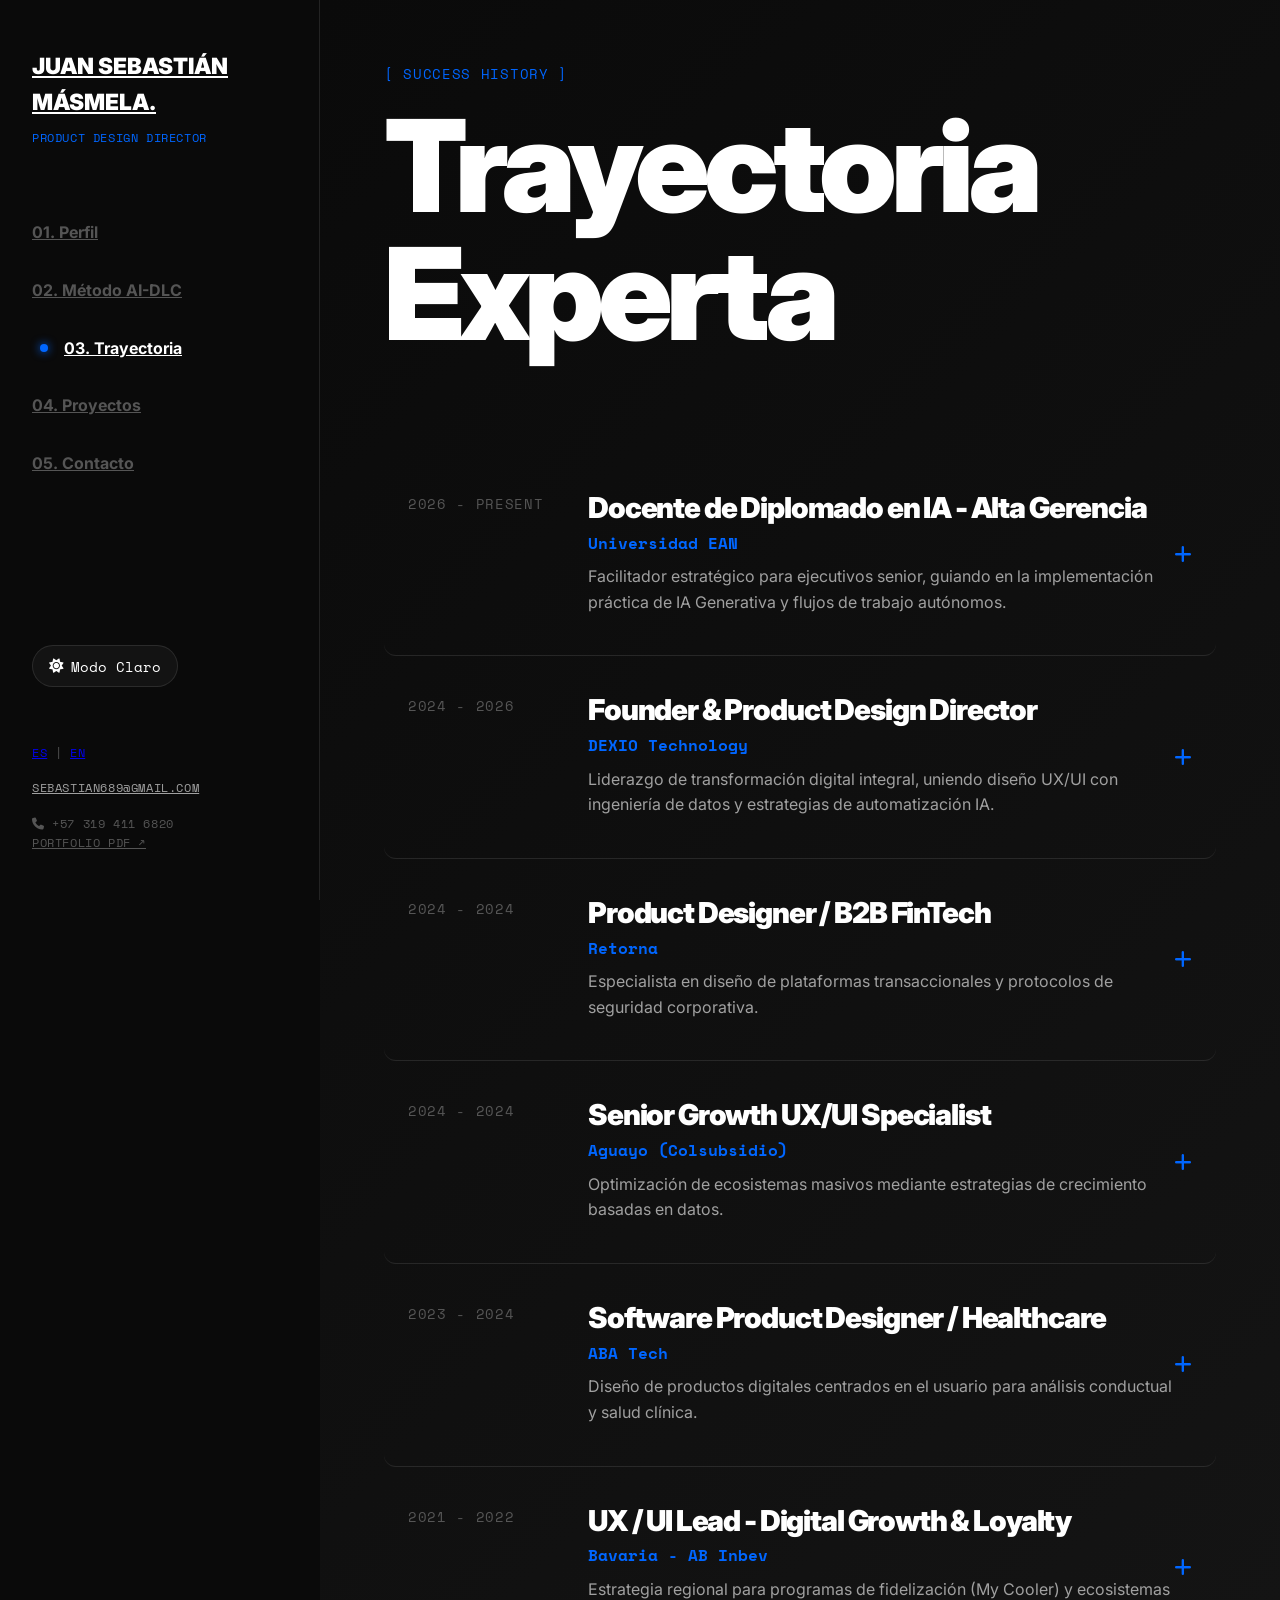
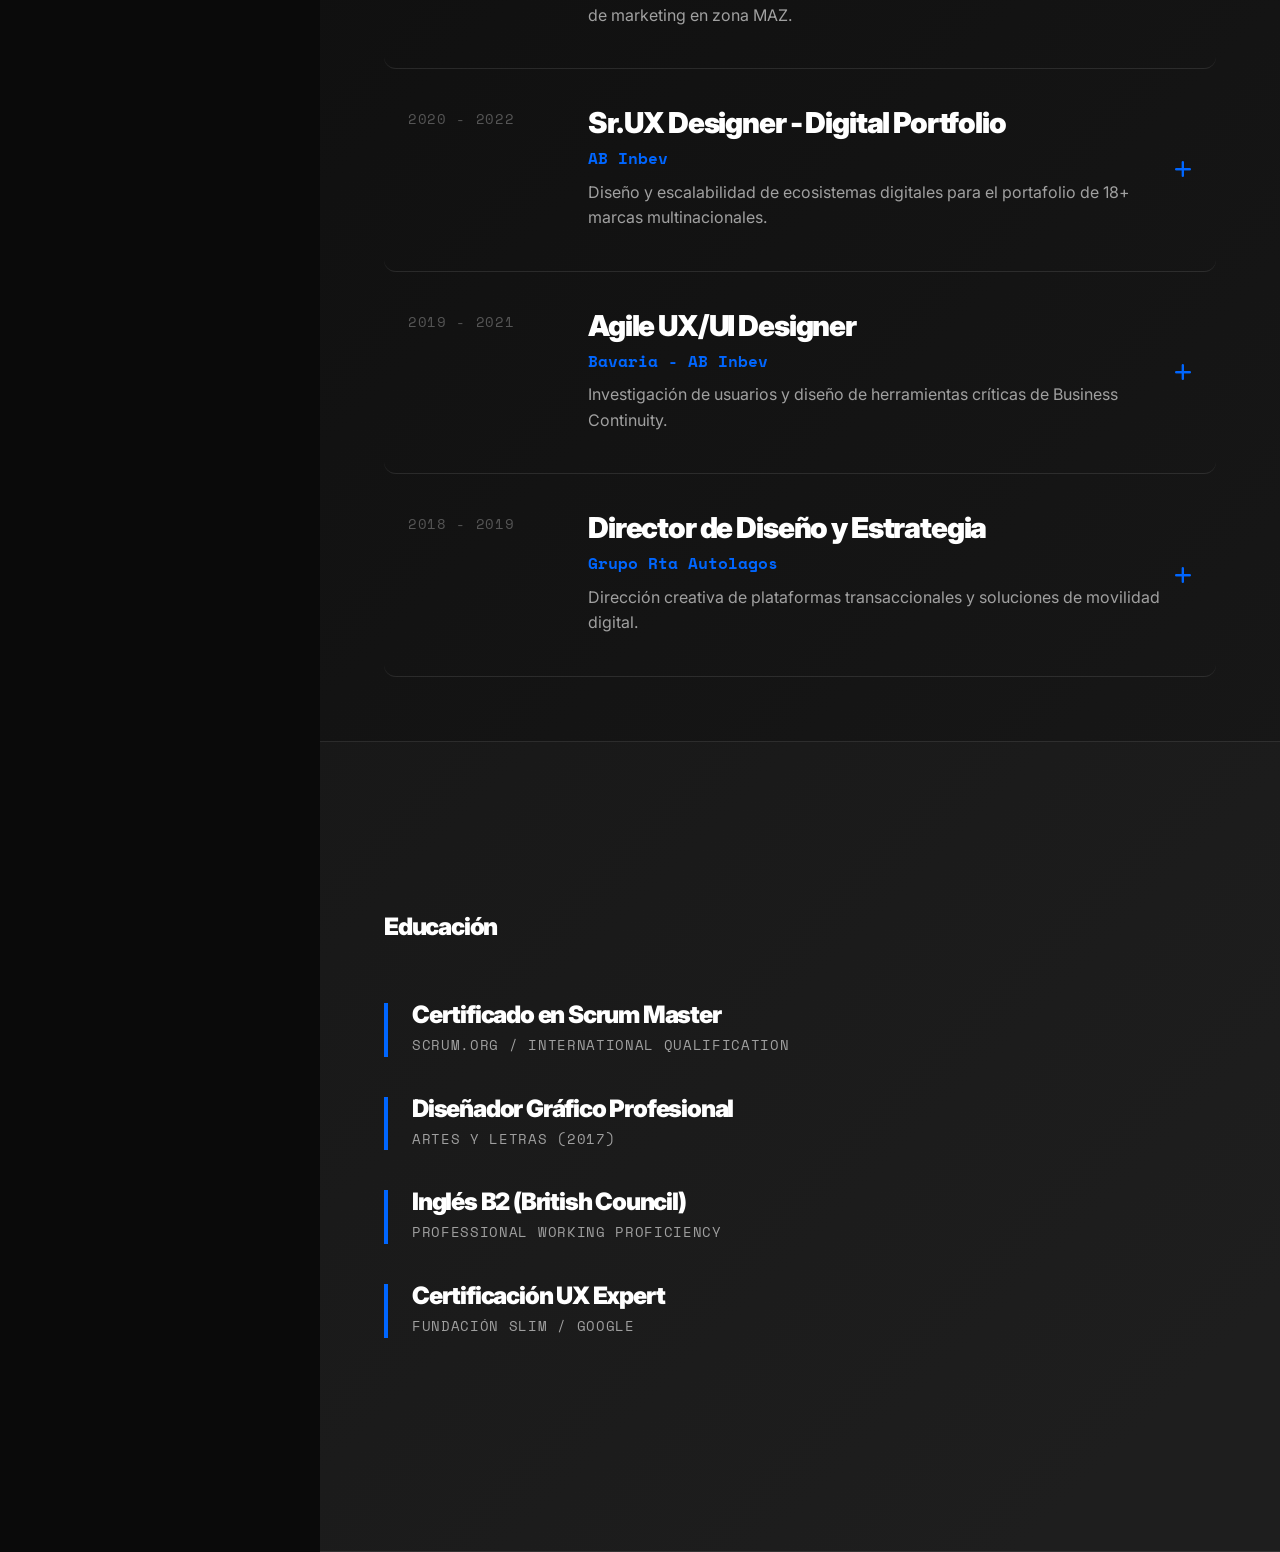
==== experience.html @ 52cca5a5 "feat: expert portfolio polish, technical expansion, and profile picture" ====
<!DOCTYPE html>
<html lang="es">
<head>
    <meta charset="UTF-8">
    <meta name="viewport" content="width=device-width, initial-scale=1.0">
    <title>Trayectoria | Juan Sebastián Másmela</title>
    <link href="https://fonts.googleapis.com/css2?family=Inter:wght@400;700;900&family=Space+Mono:wght@400;700&display=swap" rel="stylesheet">
    <link rel="stylesheet" href="https://cdnjs.cloudflare.com/ajax/libs/font-awesome/6.4.0/css/all.min.css">
    <link rel="stylesheet" href="style.css">
</head>
<body>

<div id="modal-overlay" class="modal-overlay" onclick="app.closeModal(event)">
    <div class="modal-content" id="modal-content"></div>
</div>

<div class="mobile-bar">
    <a href="index.html" style="font-size:1.2rem; font-weight:900; color:var(--ink);">MÁSMELA.</a>
    <div class="hamburger" onclick="app.toggleMenu()" style="color:var(--ink);"><i class="fas fa-bars" id="menu-icon"></i></div>
</div>

<div class="layout">
    <aside class="sidebar" id="main-sidebar">
        <div>
            <div class="sidebar-logo-area">
                <a href="index.html" style="font-size:1.4rem; font-weight:900; color:var(--ink); display:block;">JUAN SEBASTIÁN<br>MÁSMELA.</a>
                <span class="mono" style="color:var(--highlight); margin-top:0.5rem; display:block; font-size:0.75rem;">Product Design Director</span>
            </div>
            <nav class="nav-menu" aria-label="Navegación principal">
                <a href="index.html" class="nav-link" data-key="nav_profile">01. Perfil</a>
                <a href="methodology.html" class="nav-link" data-key="nav_method">02. Método AI-DLC</a>
                <a href="experience.html" class="nav-link active" data-key="nav_exp">03. Trayectoria</a>
                <a href="projects.html" class="nav-link" data-key="nav_work">04. Proyectos</a>
                <a href="index.html#contact" class="nav-link" data-key="nav_contact">05. Contacto</a>
            </nav>
        </div>

        <div>
            <button id="theme-toggle-btn" class="theme-toggle" onclick="app.toggleTheme()" aria-label="Cambiar tema">
                <i class="fas fa-sun"></i> <span>Modo Claro</span>
            </button>
            <div class="mono" style="font-size:0.75rem; margin-top:2rem;">
                <div style="margin-bottom: 1rem; border-top: 1px solid var(--border); padding-top: 1.5rem;">
                    <a href="javascript:void(0)" onclick="app.setLang('es')" id="btn-es" class="lang-btn font-bold">ES</a> 
                    <span style="color:var(--ink-muted)">|</span> 
                    <a href="javascript:void(0)" onclick="app.setLang('en')" id="btn-en" class="lang-btn">EN</a>
                </div>
                <a href="mailto:sebastian689@gmail.com" style="text-decoration:underline; color:var(--ink-light);">sebastian689@gmail.com</a>
                <div style="margin-top: 1rem; font-size: 0.75rem; color: var(--ink-muted);">
                    <i class="fas fa-phone"></i> +57 319 411 6820<br>
                    <a href="https://drive.google.com/file/d/1Q8ClWUE0khV4QvuISBX8_byuvyQdqs0I/view" target="_blank" style="text-decoration:underline; color:var(--ink-muted);">Portfolio PDF ↗</a>
                </div>
            </div>
        </div>
    </aside>

    <main>
        <section id="experience">
            <span class="mono" style="color:var(--highlight)">[ SUCCESS HISTORY ]</span>
            <h1 class="txt-huge" style="margin-top:1rem;" data-key="title_exp">Trayectoria</h1>
            <div id="exp-list" style="margin-top: 4rem;"></div>
        </section>

        <section id="education" style="background:rgba(255,255,255,0.02);">
            <h2 data-key="title_edu" style="margin-bottom:4rem;">Educación</h2>
            <div id="edu-list"></div>
        </section>
    </main>
</div>

<script src="app.js"></script>
</body>
</html>
---- style.css ----
:root {
    /* DEFAULT (DARK MODE) */
    --bg: #0A0A0A;
    --card-bg: rgba(255, 255, 255, 0.04);
    --ink: #FFFFFF;
    --ink-light: #A0A0A0;
    --ink-muted: #555555;
    --border: 1px solid rgba(255, 255, 255, 0.1);
    --highlight: #0066FF;
    --gradient: linear-gradient(135deg, #0A0A0A 0%, #1A1A1A 100%);
    --shadow: 0 10px 30px rgba(0,0,0,0.5);
    --pad: 4rem;
    --header-height-mobile: 70px;
}

/* LIGHT MODE OVERRIDES */
[data-theme="light"] {
    --bg: #FAFAFA;
    --card-bg: rgba(0, 0, 0, 0.03);
    --ink: #050505;
    --ink-light: #444444;
    --ink-muted: #999999;
    --border: 1px solid rgba(0, 0, 0, 0.08);
    --highlight: #0044BB;
    --gradient: linear-gradient(135deg, #FAFAFA 0%, #F0F0F0 100%);
    --shadow: 0 10px 30px rgba(0,0,0,0.05);
}

* { margin: 0; padding: 0; box-sizing: border-box; }
html { scroll-behavior: smooth; font-size: 16px; background: var(--bg); }
body { 
    background: var(--bg); 
    color: var(--ink); 
    font-family: 'Inter', system-ui, -apple-system, sans-serif; 
    line-height: 1.6;
    overflow-x: hidden;
    -webkit-font-smoothing: antialiased;
    transition: background 0.4s ease, color 0.4s ease;
}

h1, h2, h3, h4 { font-weight: 900; letter-spacing: -0.05em; line-height: 1.0; }
.mono { font-family: 'Space Mono', monospace; font-size: 0.85rem; letter-spacing: 0.05em; text-transform: uppercase; }

/* Accessibility Focus States */
:focus-visible { outline: 3px solid var(--highlight); outline-offset: 4px; }

.glass {
    background: var(--card-bg);
    backdrop-filter: blur(12px);
    -webkit-backdrop-filter: blur(12px);
    border: var(--border);
    border-radius: 12px;
    transition: 0.3s cubic-bezier(0.16, 1, 0.3, 1);
}

.layout { display: grid; grid-template-columns: 320px 1fr; min-height: 100vh; }

/* Sidebar */
.sidebar {
    position: sticky; top: 0; height: 100vh;
    border-right: var(--border);
    padding: 3rem 2rem;
    display: flex; flex-direction: column; justify-content: space-between;
    background: var(--bg);
    z-index: 1000;
}
.nav-menu { margin-top: 4rem; display: flex; flex-direction: column; gap: 0.8rem; }
.nav-link { 
    font-size: 1rem; font-weight: 700; color: var(--ink-muted); 
    padding: 0.6rem 0; display: flex; align-items: center; gap: 1rem;
    cursor: pointer;
}
.nav-link:hover, .nav-link.active { color: var(--ink); transform: translateX(8px); }
.nav-link.active::before { content: ""; width: 8px; height: 8px; background: var(--highlight); border-radius: 50%; box-shadow: 0 0 10px var(--highlight); }

/* Theme Toggle Button */
.theme-toggle {
    background: var(--card-bg);
    border: var(--border);
    color: var(--ink);
    padding: 0.6rem 1rem;
    border-radius: 50px;
    cursor: pointer;
    font-size: 0.9rem;
    font-family: 'Space Mono';
    margin-top: 2rem;
    display: flex;
    align-items: center;
    gap: 0.5rem;
    transition: 0.3s;
}
.theme-toggle:hover { background: var(--highlight); color: white; border-color: var(--highlight); }

/* Main Content */
main { background: var(--gradient); }
section { padding: var(--pad); border-bottom: var(--border); min-height: 90vh; display: flex; flex-direction: column; justify-content: center; }

.txt-huge { font-size: clamp(3rem, 10vw, 8rem); margin-bottom: 2rem; }
.txt-lead { font-size: clamp(1.1rem, 2vw, 1.3rem); font-weight: 400; color: var(--ink-light); max-width: 45ch; margin-bottom: 2.5rem; }

/* Hero Layout */
.hero-container { display: flex; align-items: center; justify-content: space-between; gap: 4rem; width: 100%; }
.hero-content { flex: 1.2; }
.hero-visual { flex: 0.8; display: flex; justify-content: flex-end; }
.pic-wrapper { position: relative; width: 320px; height: 320px; }
.profile-pic { width: 100%; height: 100%; object-fit: cover; border-radius: 30px; border: var(--border); box-shadow: var(--shadow); position: relative; z-index: 2; }
.pic-ring { position: absolute; top: -15px; right: -15px; width: 100%; height: 100%; border: 2px solid var(--highlight); border-radius: 30px; z-index: 1; }

/* Persona Controls */
.persona-control { display: flex; gap: 0.5rem; margin-bottom: 2rem; background: var(--card-bg); padding: 5px; border-radius: 50px; width: fit-content; border: var(--border); }
.p-btn { 
    border: none; background: transparent; color: var(--ink-muted); 
    padding: 0.8rem 1.8rem; border-radius: 50px; cursor: pointer; 
    font-weight: 700; font-family: 'Space Mono'; transition: 0.3s;
}
.p-btn.active { background: var(--highlight); color: white; box-shadow: 0 10px 20px rgba(0,0,100,0.2); }

/* Experience Rows */
.job-row {
    display: grid; grid-template-columns: 180px 1fr auto;
    padding: 2.5rem 1.5rem; border-bottom: var(--border);
    cursor: pointer; transition: 0.4s cubic-bezier(0.16, 1, 0.3, 1);
    position: relative;
    border-radius: 12px;
}
.job-row:hover { background: var(--card-bg); transform: scale(1.02); z-index: 2; box-shadow: var(--shadow); }
.job-row h3 { font-size: 1.8rem; margin-bottom: 0.5rem; letter-spacing: -0.04em; }
.arrow-icon { color: var(--highlight); font-size: 1.2rem; align-self: center; transition: 0.3s; }
.job-row:hover .arrow-icon { transform: rotate(45deg); scale: 1.2; }

/* Modal */
.modal-overlay {
    position: fixed; top: 0; left: 0; width: 100%; height: 100%;
    background: rgba(0,0,0,0.85); backdrop-filter: blur(20px);
    z-index: 2000; opacity: 0; pointer-events: none; transition: 0.4s cubic-bezier(0.16, 1, 0.3, 1);
    display: flex; justify-content: center; align-items: center;
}
.modal-overlay.open { opacity: 1; pointer-events: all; }
.modal-content {
    background: var(--bg); border: var(--border); color: var(--ink);
    padding: 4rem; max-width: 850px; width: 92%;
    max-height: 85vh; overflow-y: auto; border-radius: 24px;
    box-shadow: 0 40px 100px rgba(0,0,0,0.6);
    transform: perspective(1000px) rotateX(10deg) translateY(50px);
    transition: 0.5s cubic-bezier(0.16, 1, 0.3, 1);
}
.modal-overlay.open .modal-content { transform: perspective(1000px) rotateX(0) translateY(0); }
.close-modal {
    position: absolute; top: 2rem; right: 2rem;
    font-size: 2rem; cursor: pointer; opacity: 0.5; transition: 0.3s;
}
.close-modal:hover { opacity: 1; color: var(--highlight); }

/* Projects */
.grid-projects { display: grid; grid-template-columns: repeat(auto-fit, minmax(380px, 1fr)); gap: 3rem; }
.project-card { 
    position: relative; overflow: hidden; border-radius: 20px; background: #000; 
    height: 480px; display: block; border: var(--border); box-shadow: var(--shadow);
    transition: 0.4s cubic-bezier(0.16, 1, 0.3, 1);
}
.p-img { width: 100%; height: 100%; opacity: 0.65; transition: 0.8s; }
.p-img img { width: 100%; height: 100%; object-fit: cover; }
.p-info { position: absolute; bottom: 0; left: 0; padding: 3rem; width: 100%; background: linear-gradient(to top, rgba(0,0,0,0.95), transparent); z-index: 10; }
.p-info h3 { font-size: 1.8rem; margin-bottom: 0.5rem; color: white; }
.p-info span { color: rgba(255,255,255,0.6); }

.project-card:hover { transform: translateY(-10px); }
.project-card:hover .p-img { opacity: 1; transform: scale(1.08); }
.project-card:hover .p-info h3 { color: var(--highlight); }

/* Stack */
.stack-grid { display: grid; grid-template-columns: repeat(auto-fit, minmax(220px, 1fr)); gap: 1.5rem; }
.stack-item { padding: 2rem; text-align: center; font-weight: 800; border: var(--border); border-radius: 12px; }
.stack-item i { font-size: 2.5rem; display: block; margin-bottom: 1.2rem; color: var(--highlight); }

/* AI-DLC Diagram Masterpiece */
.dlc-card { padding: 4rem; border: var(--border); border-radius: 24px; position: relative; overflow: hidden; }
.dlc-card::after { content: ""; position: absolute; top: -50%; left: -50%; width: 200%; height: 200%; background: radial-gradient(circle, var(--highlight) 0%, transparent 70%); opacity: 0.03; pointer-events: none; }

/* Buttons */
.btn-brutalist {
    padding: 1.4rem 3rem; font-weight: 900; text-transform: uppercase;
    background: var(--ink); color: var(--bg); border: none; border-radius: 8px; 
    cursor: pointer; transition: 0.3s; letter-spacing: 2px; display: inline-block;
    box-shadow: 0 10px 40px rgba(0,0,0,0.1);
}
.btn-brutalist:hover { background: var(--highlight); color: white; transform: translateY(-5px); box-shadow: 0 20px 40px rgba(0,102,255,0.4); }

/* Mobile Bar */
.mobile-bar { display: none; position: fixed; top: 0; background: var(--bg); width: 100%; height: 70px; z-index: 1500; align-items: center; justify-content: space-between; padding: 0 1.5rem; border-bottom: var(--border); }

/* Process Grid */
.process-grid {
    display: grid;
    grid-template-columns: repeat(auto-fit, minmax(250px, 1fr));
    gap: 2rem;
}
.process-card {
    padding: 3rem 2rem;
    transition: 0.4s cubic-bezier(0.16, 1, 0.3, 1);
    display: flex;
    flex-direction: column;
}
.process-card:hover {
    transform: translateY(-10px);
    border-color: var(--highlight);
    background: rgba(255,255,255,0.06);
}

/* Contact Section */
.contact-item a {
    color: var(--ink);
    transition: 0.3s;
}
.contact-item a:hover {
    color: var(--highlight);
}

@media (max-width: 1100px) {
    .layout { grid-template-columns: 1fr; margin-top: 70px; }
    .mobile-bar { display: flex; }
    .sidebar { position: fixed; transform: translateX(-100%); width: 100%; height: calc(100vh - 70px); top: 70px; border-right: none; }
    .sidebar.active { transform: translateX(0); }
    .hero-container { flex-direction: column-reverse; align-items: flex-start; gap: 3rem; }
    .hero-visual { flex: none; width: 100%; justify-content: flex-start; }
    .pic-wrapper { width: 250px; height: 250px; }
    .txt-huge { font-size: 3.5rem; }
    section { padding: 3rem 1.5rem; }
    .job-row { grid-template-columns: 1fr; gap: 1rem; }
    .modal-content { padding: 2rem; width: 95%; }
    .grid-projects { grid-template-columns: 1fr; }
}
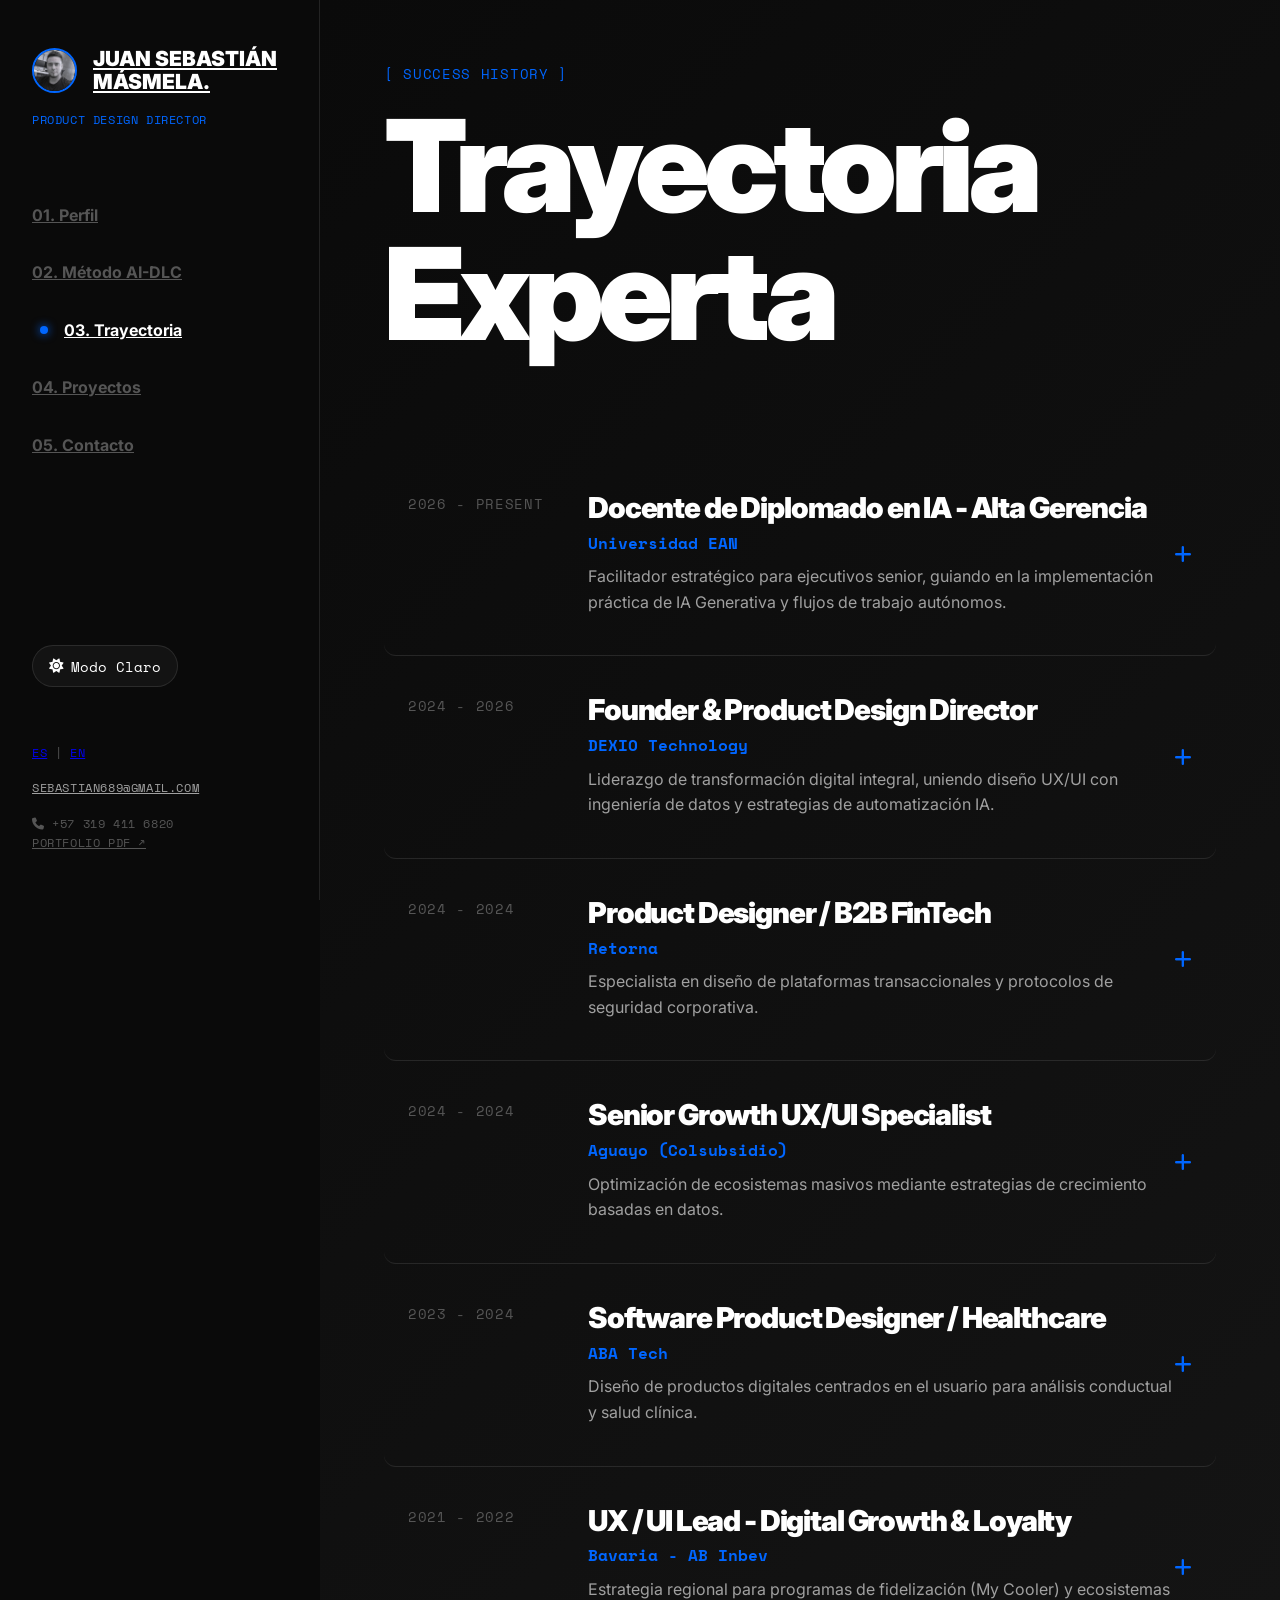
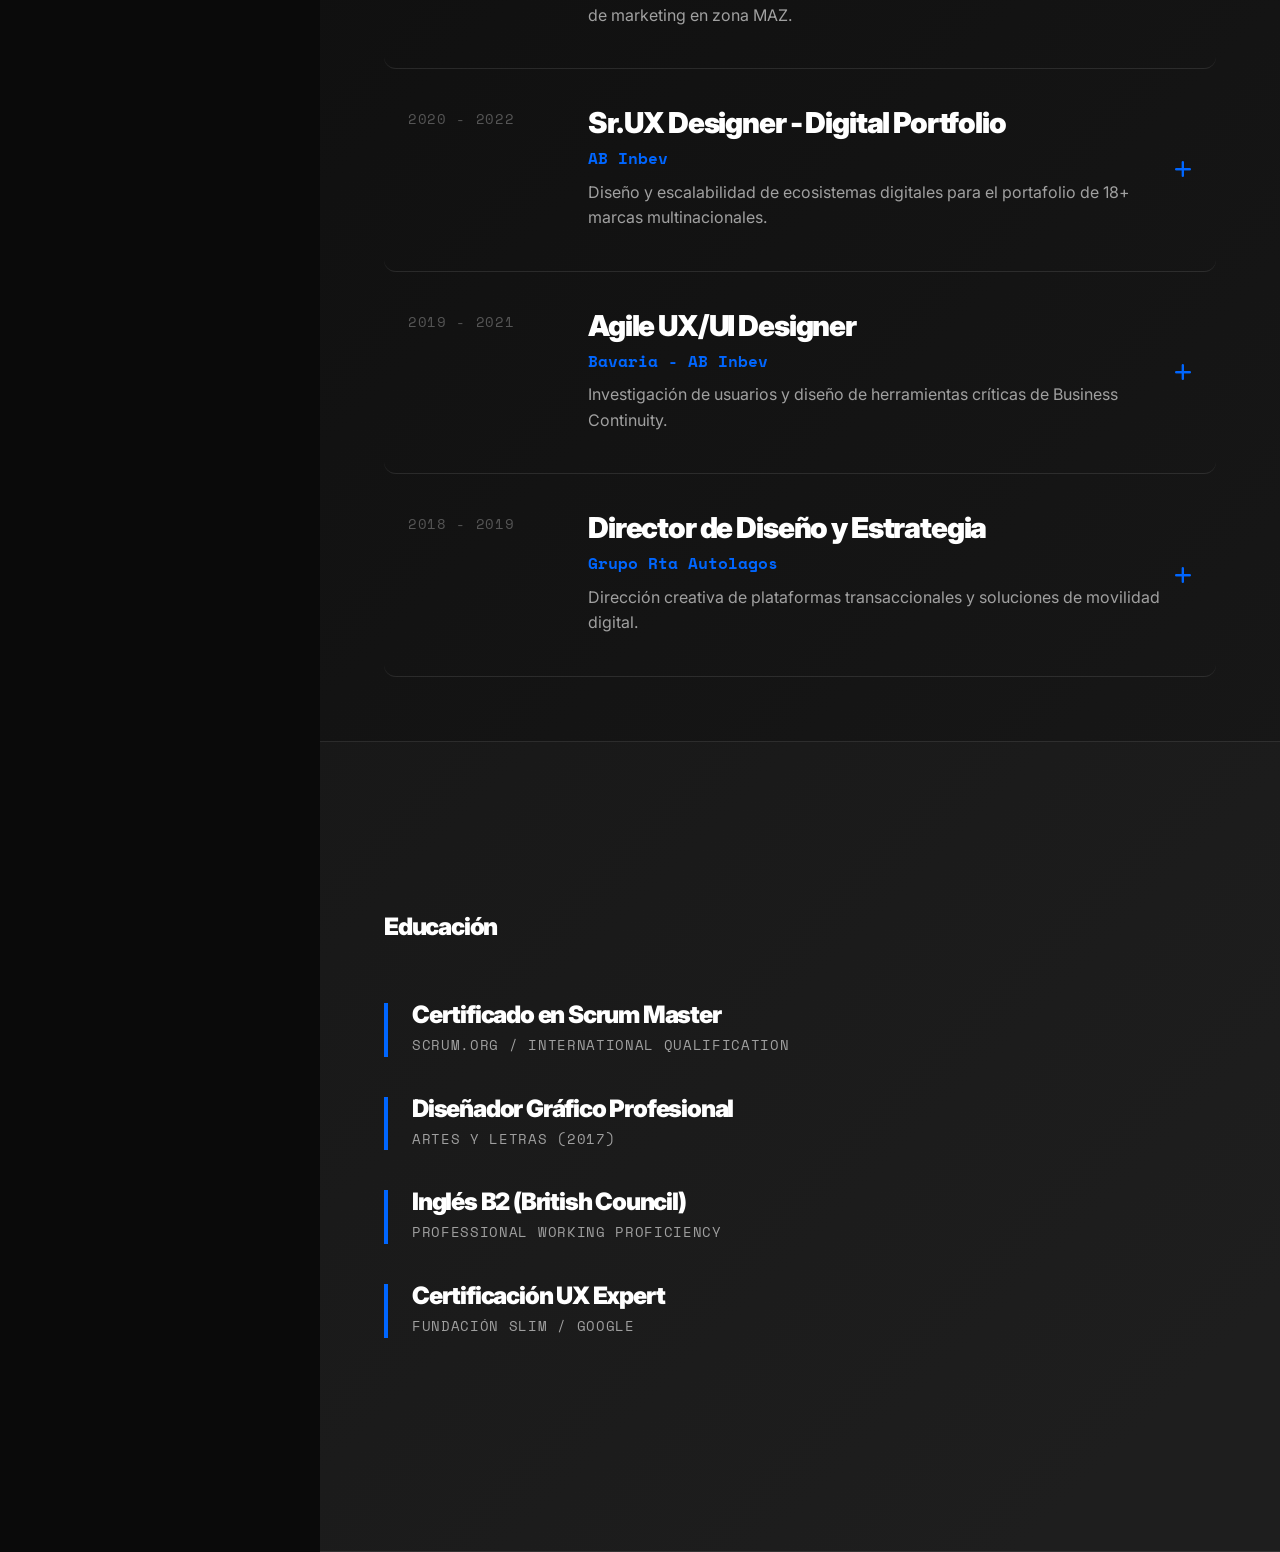
==== commit 1b7ee56b: "style: final UI refactor with circular profile photo and cleanup" ====
--- a/experience.html
+++ b/experience.html
@@ -22,9 +22,12 @@
 <div class="layout">
     <aside class="sidebar" id="main-sidebar">
         <div>
-            <div class="sidebar-logo-area">
-                <a href="index.html" style="font-size:1.4rem; font-weight:900; color:var(--ink); display:block;">JUAN SEBASTIÁN<br>MÁSMELA.</a>
-                <span class="mono" style="color:var(--highlight); margin-top:0.5rem; display:block; font-size:0.75rem;">Product Design Director</span>
+            <div class="sidebar-logo-area" style="margin-bottom: 3rem;">
+                <div style="display:flex; align-items:center; gap:1rem; margin-bottom:1rem;">
+                    <img src="foto.jpg" alt="Profile" style="width:45px; height:45px; border-radius:50%; object-fit:cover; border:2px solid var(--highlight);">
+                    <a href="index.html" style="font-size:1.3rem; font-weight:900; color:var(--ink); display:block; line-height:1.1;">JUAN SEBASTIÁN<br>MÁSMELA.</a>
+                </div>
+                <span class="mono" style="color:var(--highlight); display:block; font-size:0.75rem;">Product Design Director</span>
             </div>
             <nav class="nav-menu" aria-label="Navegación principal">
                 <a href="index.html" class="nav-link" data-key="nav_profile">01. Perfil</a>
--- a/style.css
+++ b/style.css
@@ -98,14 +98,6 @@
 .txt-huge { font-size: clamp(3rem, 10vw, 8rem); margin-bottom: 2rem; }
 .txt-lead { font-size: clamp(1.1rem, 2vw, 1.3rem); font-weight: 400; color: var(--ink-light); max-width: 45ch; margin-bottom: 2.5rem; }
 
-/* Hero Layout */
-.hero-container { display: flex; align-items: center; justify-content: space-between; gap: 4rem; width: 100%; }
-.hero-content { flex: 1.2; }
-.hero-visual { flex: 0.8; display: flex; justify-content: flex-end; }
-.pic-wrapper { position: relative; width: 320px; height: 320px; }
-.profile-pic { width: 100%; height: 100%; object-fit: cover; border-radius: 30px; border: var(--border); box-shadow: var(--shadow); position: relative; z-index: 2; }
-.pic-ring { position: absolute; top: -15px; right: -15px; width: 100%; height: 100%; border: 2px solid var(--highlight); border-radius: 30px; z-index: 1; }
-
 /* Persona Controls */
 .persona-control { display: flex; gap: 0.5rem; margin-bottom: 2rem; background: var(--card-bg); padding: 5px; border-radius: 50px; width: fit-content; border: var(--border); }
 .p-btn { 
@@ -221,9 +213,6 @@
     .mobile-bar { display: flex; }
     .sidebar { position: fixed; transform: translateX(-100%); width: 100%; height: calc(100vh - 70px); top: 70px; border-right: none; }
     .sidebar.active { transform: translateX(0); }
-    .hero-container { flex-direction: column-reverse; align-items: flex-start; gap: 3rem; }
-    .hero-visual { flex: none; width: 100%; justify-content: flex-start; }
-    .pic-wrapper { width: 250px; height: 250px; }
     .txt-huge { font-size: 3.5rem; }
     section { padding: 3rem 1.5rem; }
     .job-row { grid-template-columns: 1fr; gap: 1rem; }
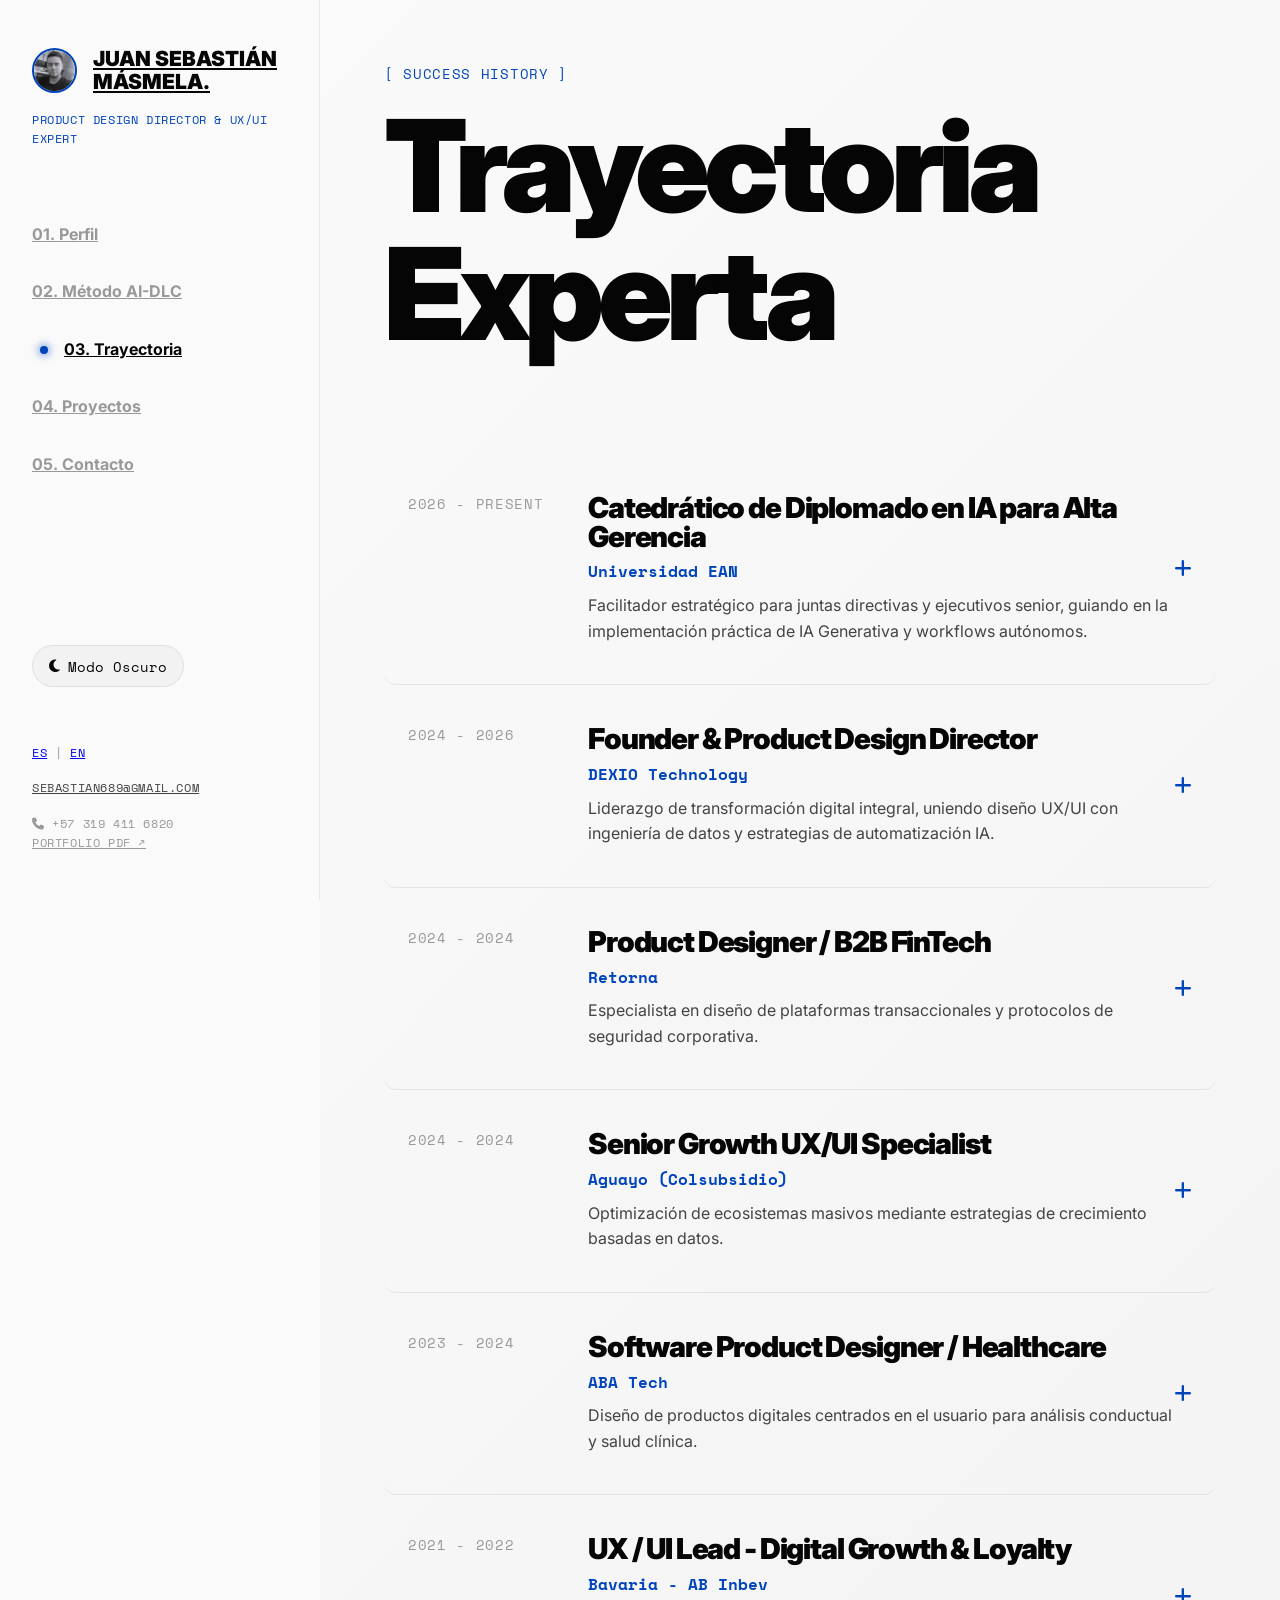
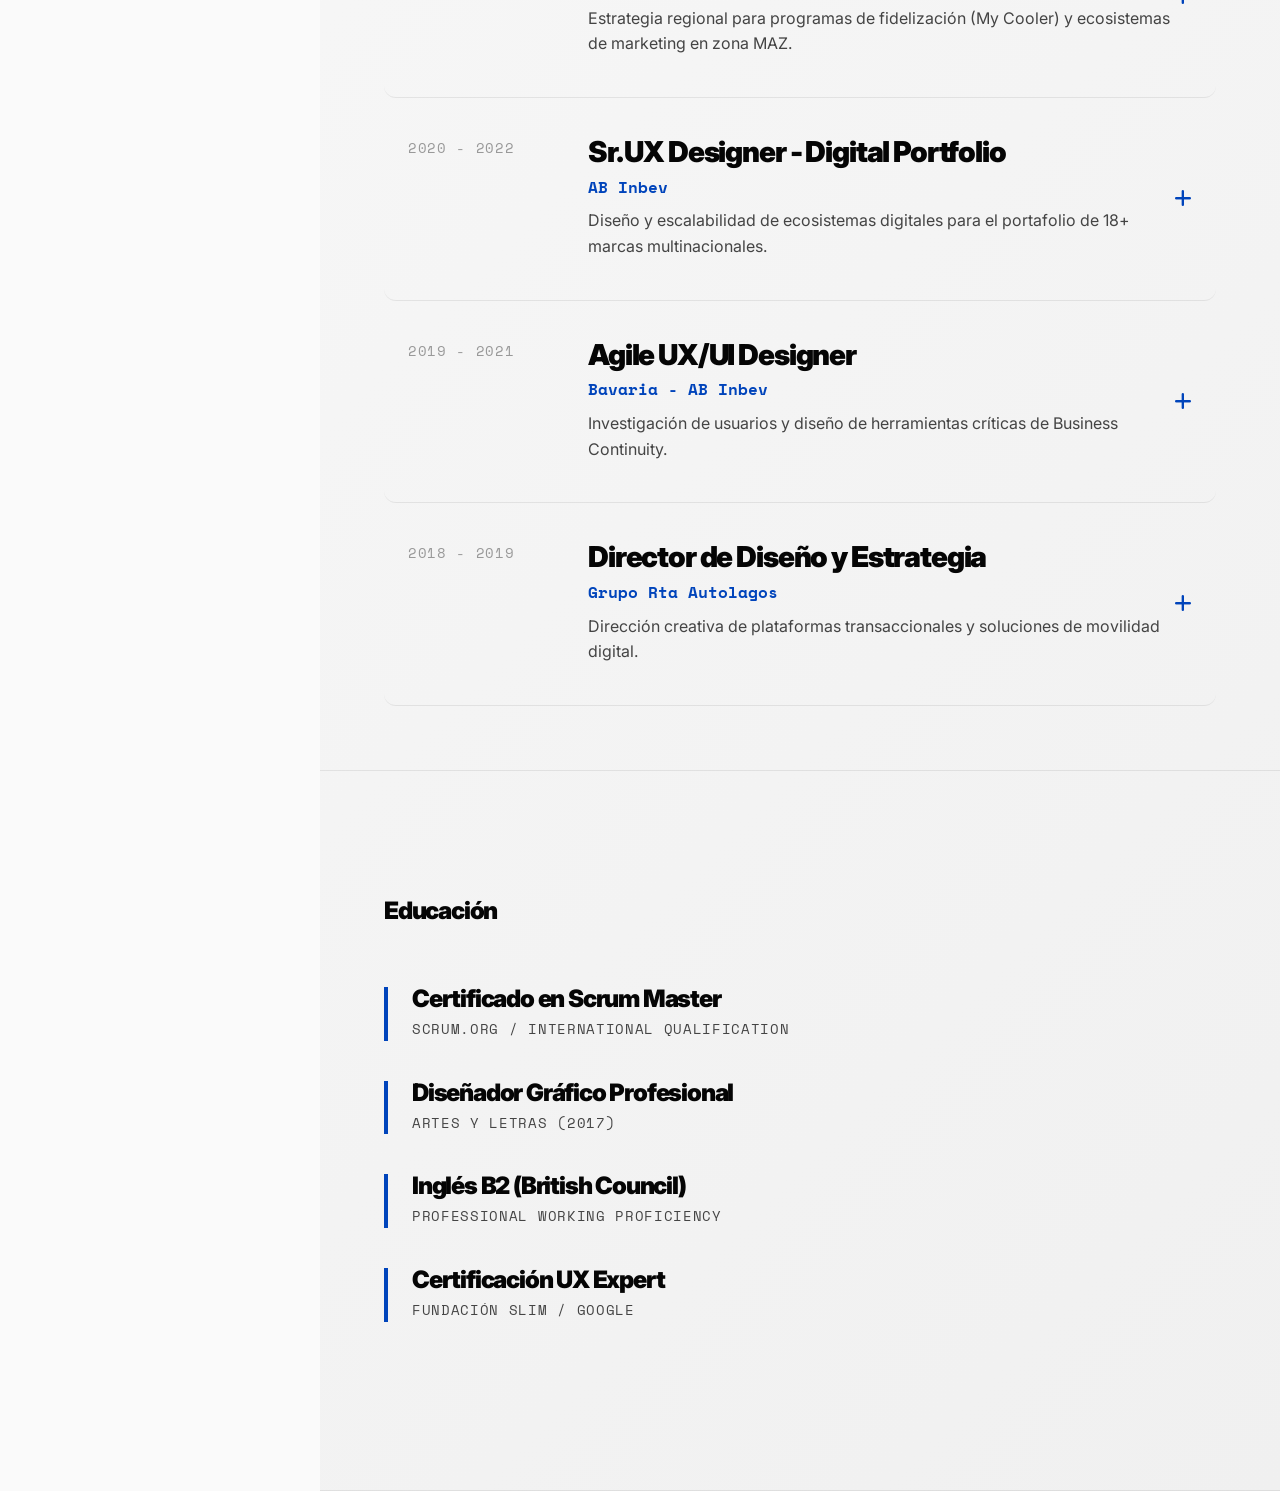
==== commit f3646df0: "feat: default light mode and expanded role to Product Design Director & UX/UI Expert" ====
--- a/experience.html
+++ b/experience.html
@@ -4,6 +4,7 @@
     <meta charset="UTF-8">
     <meta name="viewport" content="width=device-width, initial-scale=1.0">
     <title>Trayectoria | Juan Sebastián Másmela</title>
+    <meta name="description" content="Trayectoria profesional de Juan Sebastián Másmela. Liderazgo en diseño de producto y estrategias de IA.">
     <link href="https://fonts.googleapis.com/css2?family=Inter:wght@400;700;900&family=Space+Mono:wght@400;700&display=swap" rel="stylesheet">
     <link rel="stylesheet" href="https://cdnjs.cloudflare.com/ajax/libs/font-awesome/6.4.0/css/all.min.css">
     <link rel="stylesheet" href="style.css">
@@ -27,7 +28,7 @@
                     <img src="foto.jpg" alt="Profile" style="width:45px; height:45px; border-radius:50%; object-fit:cover; border:2px solid var(--highlight);">
                     <a href="index.html" style="font-size:1.3rem; font-weight:900; color:var(--ink); display:block; line-height:1.1;">JUAN SEBASTIÁN<br>MÁSMELA.</a>
                 </div>
-                <span class="mono" style="color:var(--highlight); display:block; font-size:0.75rem;">Product Design Director</span>
+                <span class="mono" style="color:var(--highlight); display:block; font-size:0.75rem;">Product Design Director & UX/UI Expert</span>
             </div>
             <nav class="nav-menu" aria-label="Navegación principal">
                 <a href="index.html" class="nav-link" data-key="nav_profile">01. Perfil</a>
--- a/style.css
+++ b/style.css
@@ -10,6 +10,7 @@
     --gradient: linear-gradient(135deg, #0A0A0A 0%, #1A1A1A 100%);
     --shadow: 0 10px 30px rgba(0,0,0,0.5);
     --pad: 4rem;
+    --pad-mobile: 2.5rem;
     --header-height-mobile: 70px;
 }
 
@@ -93,7 +94,7 @@
 
 /* Main Content */
 main { background: var(--gradient); }
-section { padding: var(--pad); border-bottom: var(--border); min-height: 90vh; display: flex; flex-direction: column; justify-content: center; }
+section { padding: var(--pad); border-bottom: var(--border); min-height: 80vh; display: flex; flex-direction: column; justify-content: center; transition: padding 0.3s; }
 
 .txt-huge { font-size: clamp(3rem, 10vw, 8rem); margin-bottom: 2rem; }
 .txt-lead { font-size: clamp(1.1rem, 2vw, 1.3rem); font-weight: 400; color: var(--ink-light); max-width: 45ch; margin-bottom: 2.5rem; }
@@ -162,8 +163,10 @@
 
 /* Stack */
 .stack-grid { display: grid; grid-template-columns: repeat(auto-fit, minmax(220px, 1fr)); gap: 1.5rem; }
-.stack-item { padding: 2rem; text-align: center; font-weight: 800; border: var(--border); border-radius: 12px; }
-.stack-item i { font-size: 2.5rem; display: block; margin-bottom: 1.2rem; color: var(--highlight); }
+.stack-item { display: flex; align-items: center; gap: 0.8rem; padding: 0.8rem 1.2rem; border-radius: 8px; font-weight: 600; font-size: 0.95rem; transition: 0.3s; }
+.stack-item:hover { transform: translateY(-3px) scale(1.02); background: var(--highlight); color: white; border-color: var(--highlight); }
+.stack-item i { font-size: 1.2rem; color: var(--highlight); }
+.stack-item:hover i { color: white; }
 
 /* AI-DLC Diagram Masterpiece */
 .dlc-card { padding: 4rem; border: var(--border); border-radius: 24px; position: relative; overflow: hidden; }
@@ -211,11 +214,13 @@
 @media (max-width: 1100px) {
     .layout { grid-template-columns: 1fr; margin-top: 70px; }
     .mobile-bar { display: flex; }
-    .sidebar { position: fixed; transform: translateX(-100%); width: 100%; height: calc(100vh - 70px); top: 70px; border-right: none; }
+    .sidebar { position: fixed; transform: translateX(-100%); width: 100%; height: calc(100vh - 70px); top: 70px; border-right: none; padding: 2rem; }
     .sidebar.active { transform: translateX(0); }
-    .txt-huge { font-size: 3.5rem; }
-    section { padding: 3rem 1.5rem; }
+    .txt-huge { font-size: 3.2rem; }
+    section { padding: var(--pad-mobile) 1.5rem; min-height: auto; }
     .job-row { grid-template-columns: 1fr; gap: 1rem; }
-    .modal-content { padding: 2rem; width: 95%; }
+    .modal-content { padding: 1.5rem; width: 95%; height: auto; max-height: 90vh; }
     .grid-projects { grid-template-columns: 1fr; }
-}
+    .persona-control { width: 100%; flex-direction: column; }
+    .p-btn { width: 100%; text-align: left; }
+}
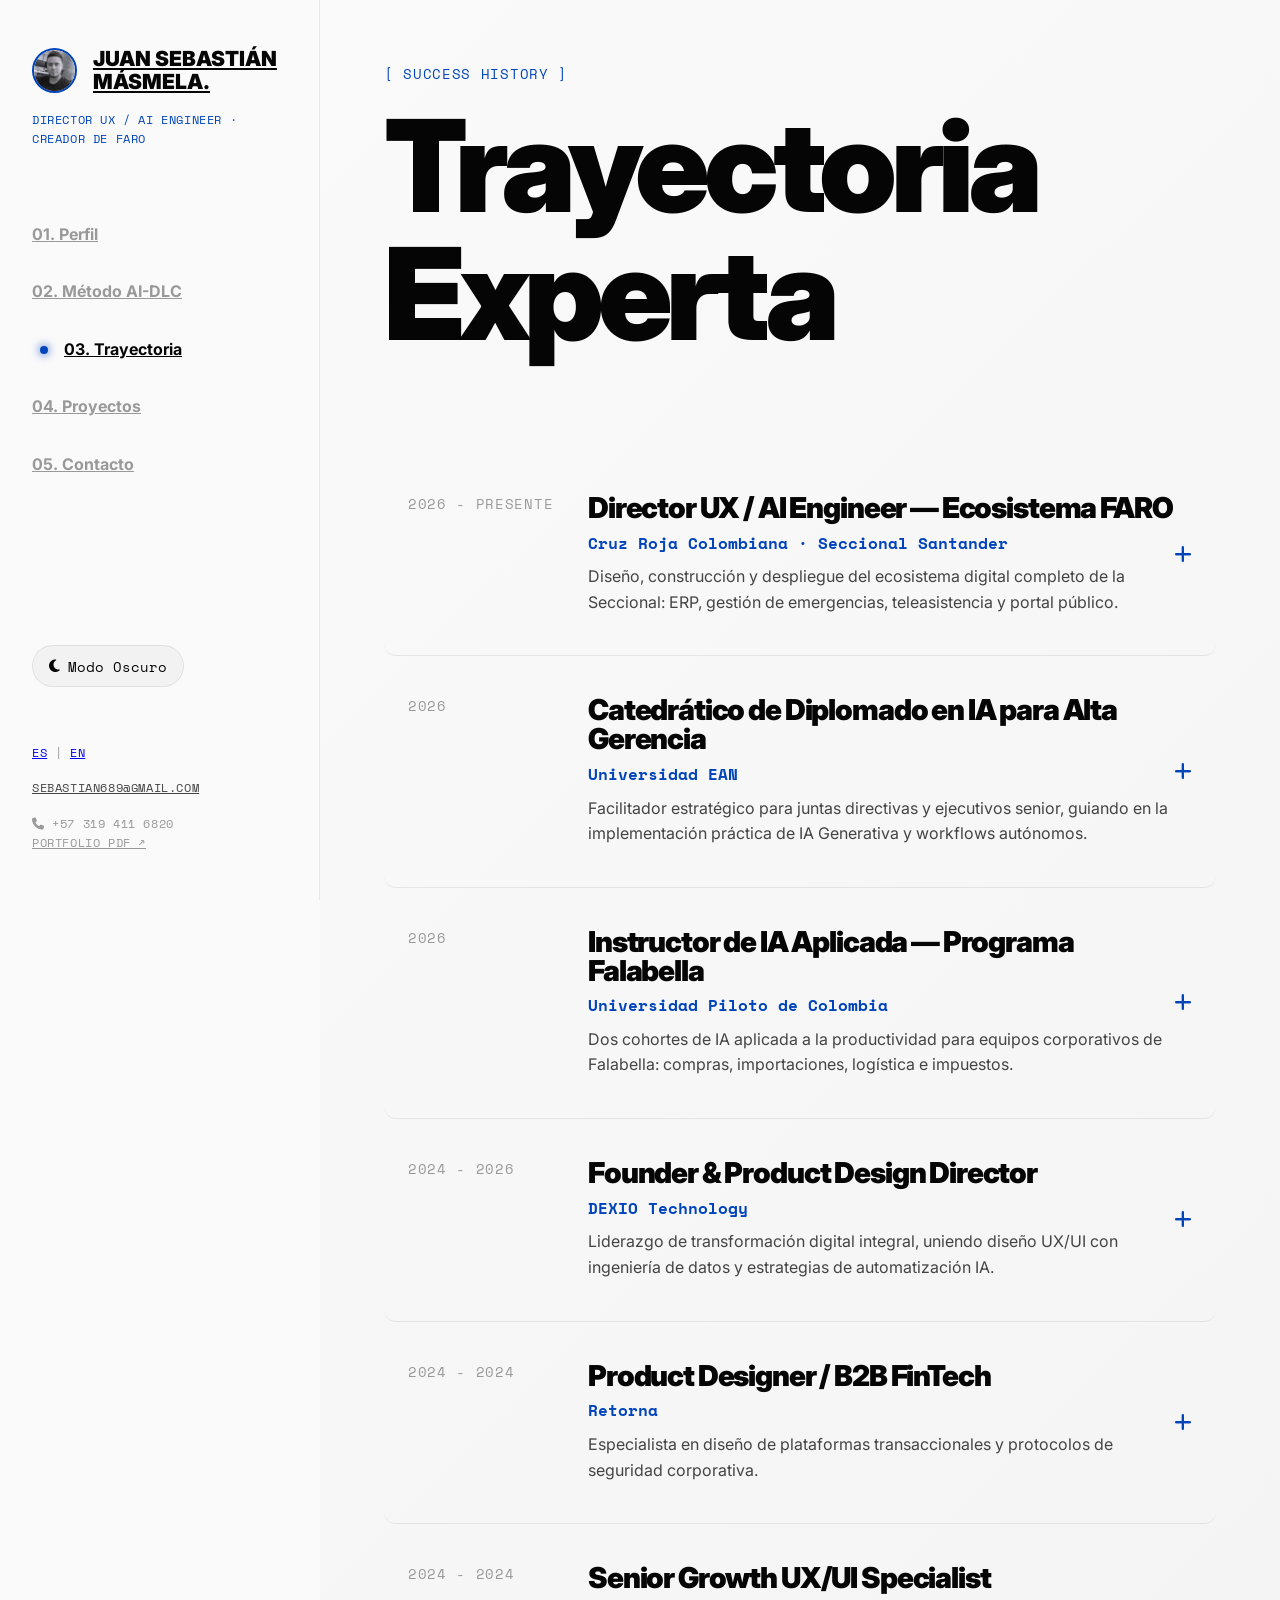
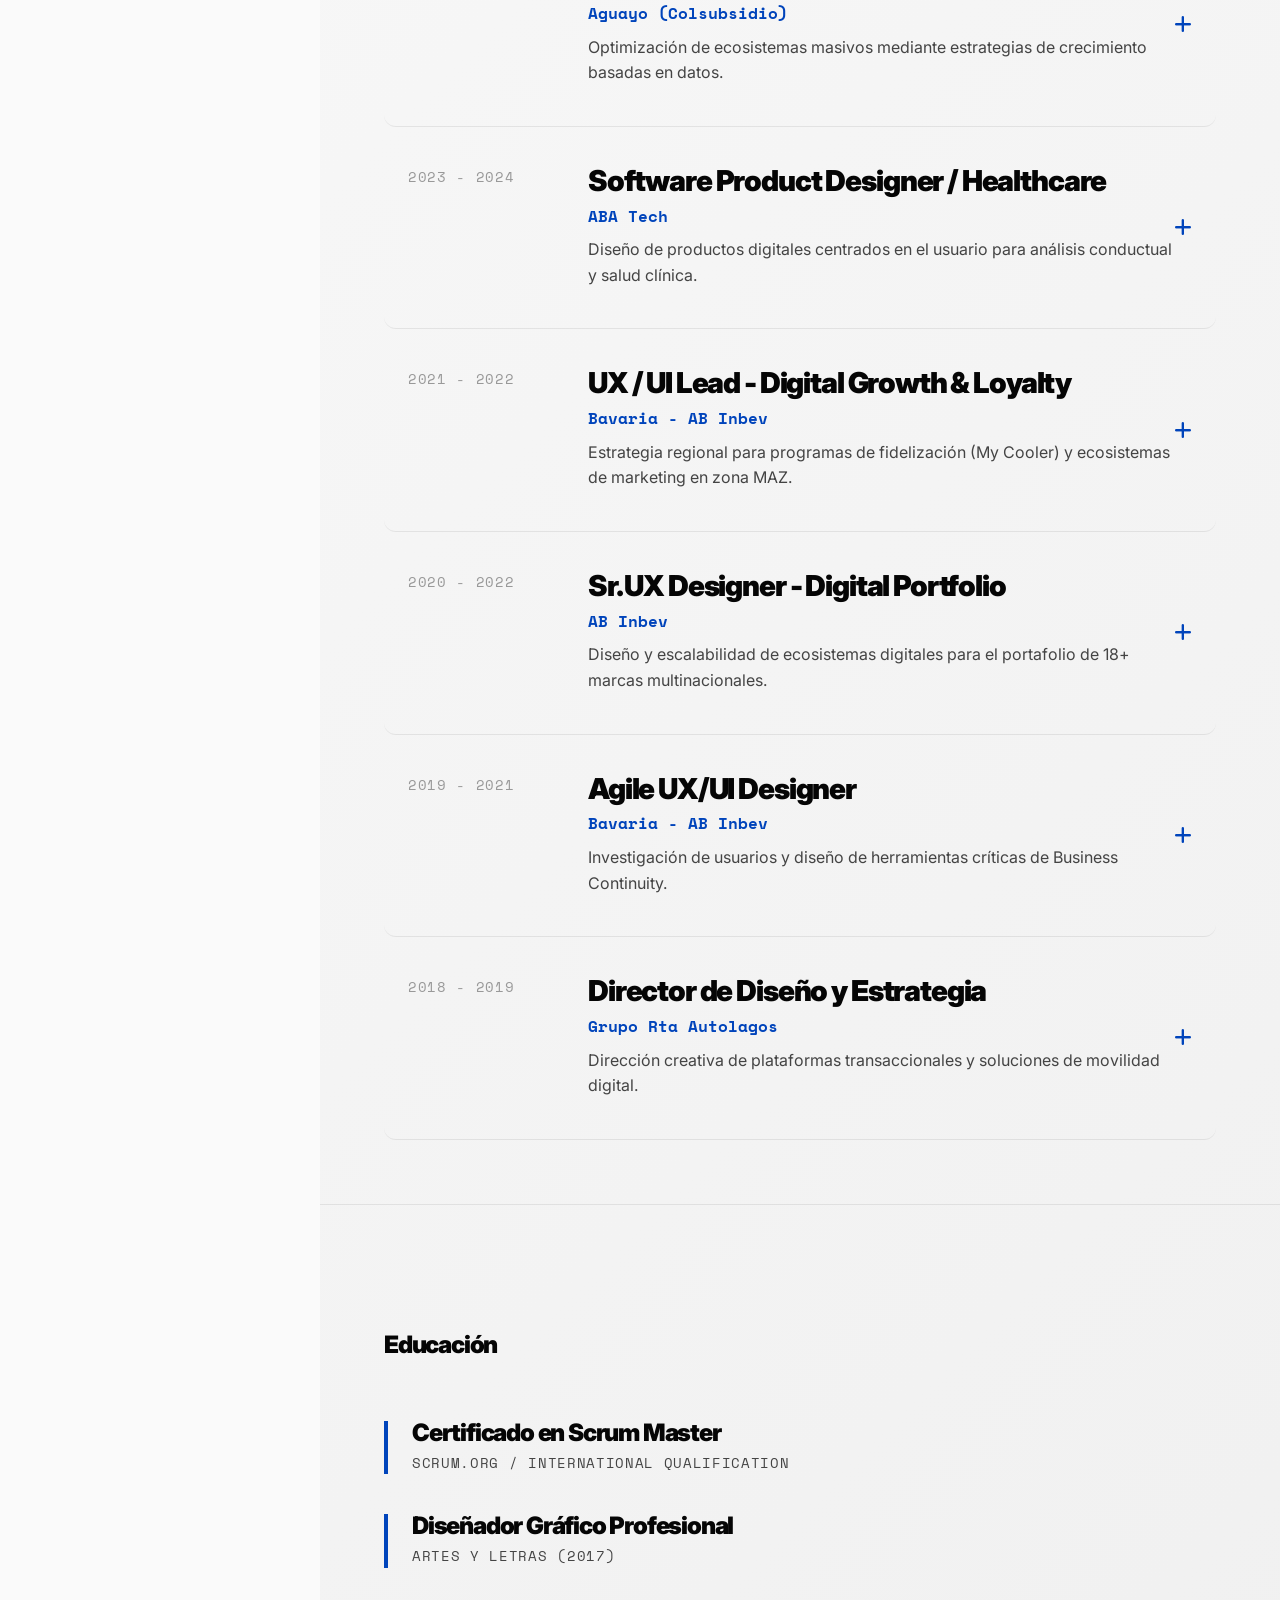
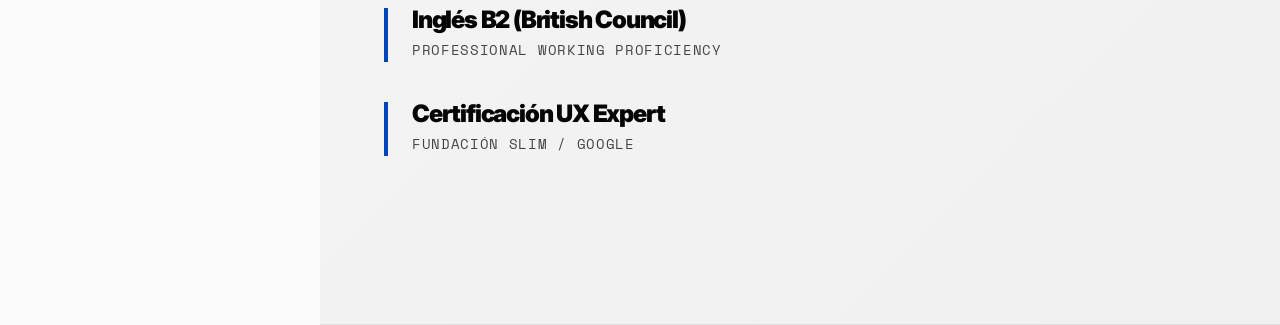
==== commit a74bd5d8: "Actualización 2026: Cruz Roja (ecosistema FARO), docencia en IA y arreglo del build de Pages - Nueva" ====
--- a/experience.html
+++ b/experience.html
@@ -28,7 +28,7 @@
                     <img src="foto.jpg" alt="Profile" style="width:45px; height:45px; border-radius:50%; object-fit:cover; border:2px solid var(--highlight);">
                     <a href="index.html" style="font-size:1.3rem; font-weight:900; color:var(--ink); display:block; line-height:1.1;">JUAN SEBASTIÁN<br>MÁSMELA.</a>
                 </div>
-                <span class="mono" style="color:var(--highlight); display:block; font-size:0.75rem;">Product Design Director & UX/UI Expert</span>
+                <span class="mono" style="color:var(--highlight); display:block; font-size:0.75rem;">Director UX / AI Engineer · Creador de FARO</span>
             </div>
             <nav class="nav-menu" aria-label="Navegación principal">
                 <a href="index.html" class="nav-link" data-key="nav_profile">01. Perfil</a>
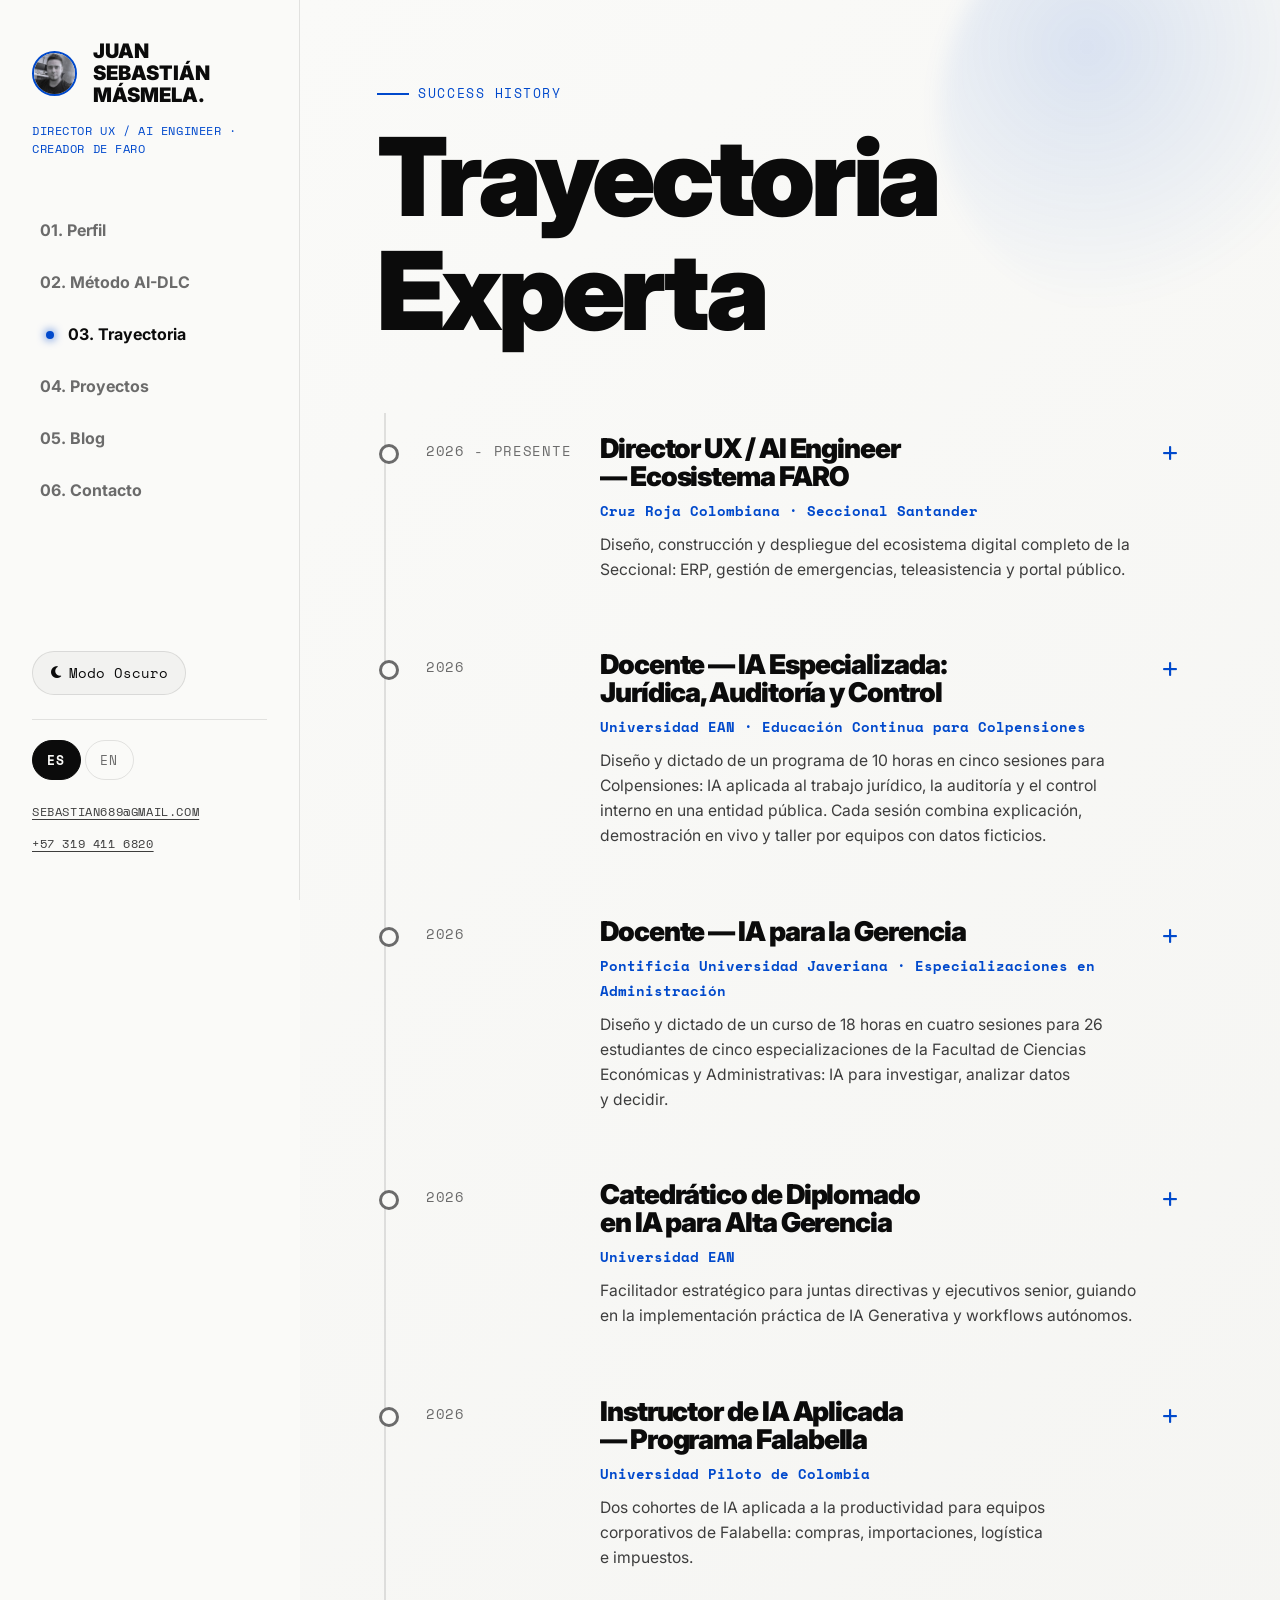
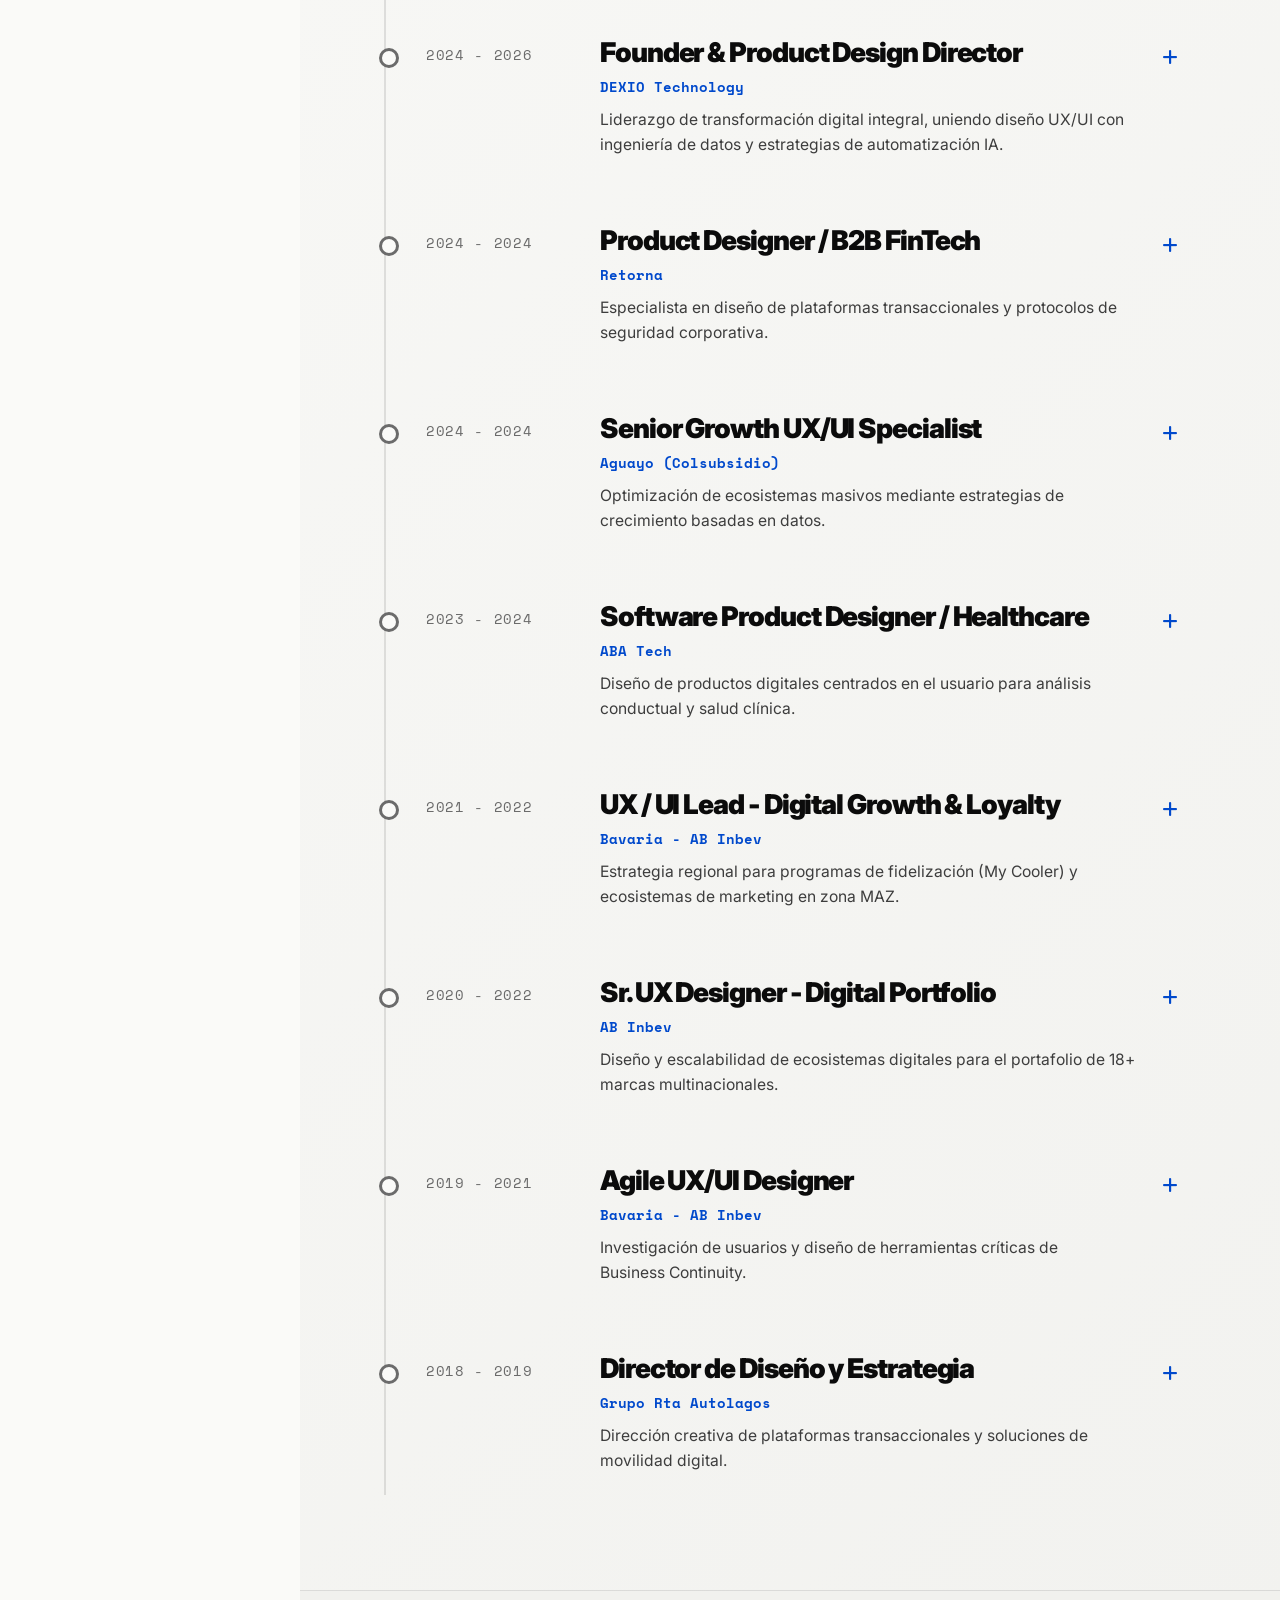
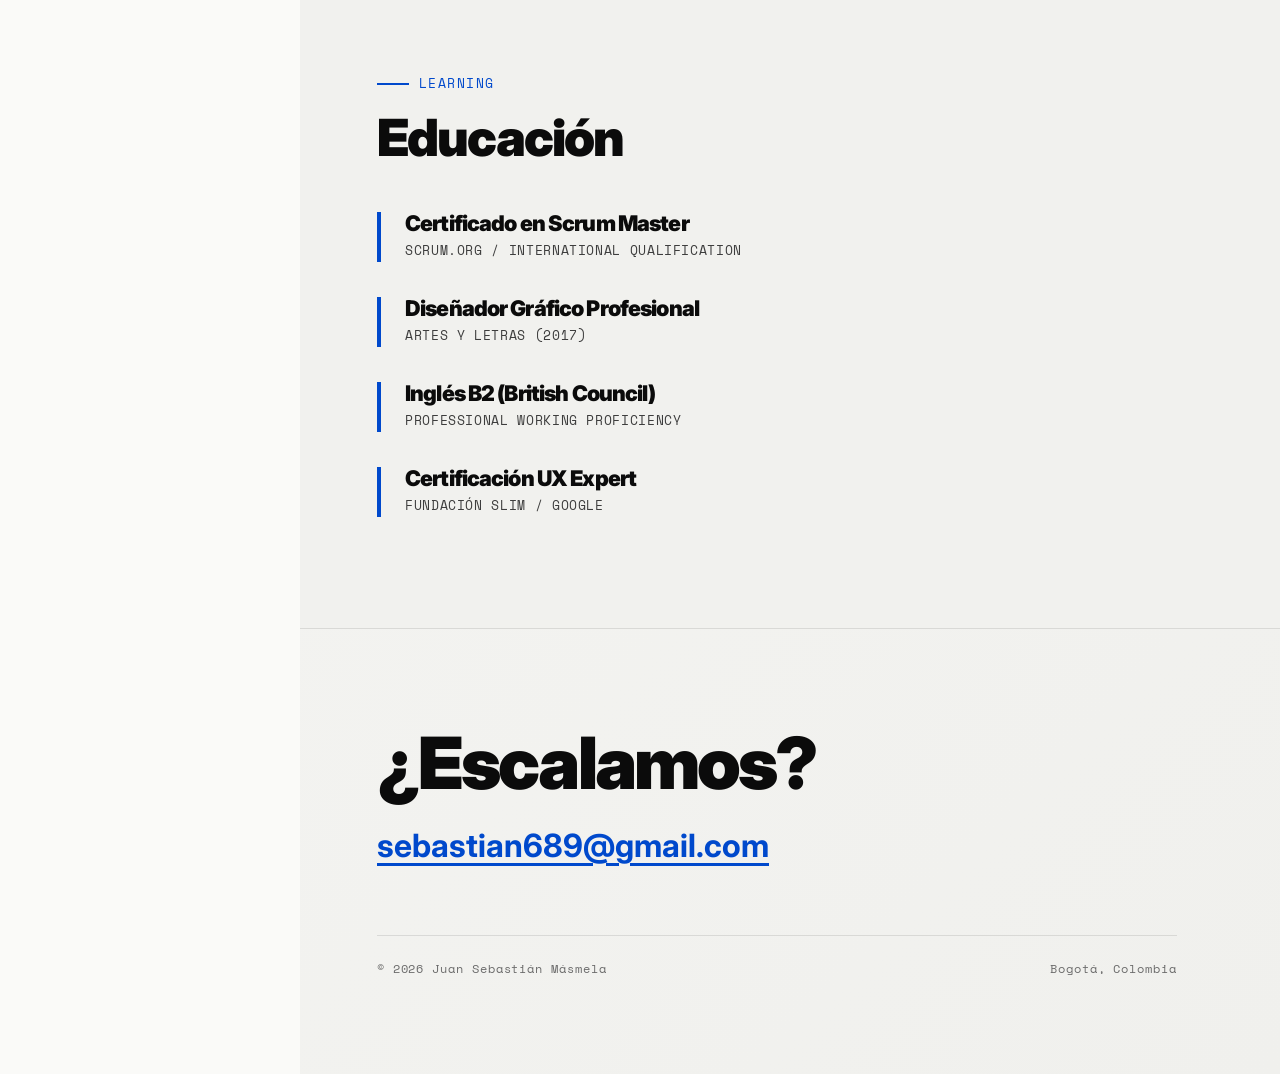
==== commit f935ebf3: "Trayectoria: docencia en la Javeriana y curso de la EAN para Colpensiones Agrega dos entradas a la t" ====
--- a/experience.html
+++ b/experience.html
@@ -4,38 +4,42 @@
     <meta charset="UTF-8">
     <meta name="viewport" content="width=device-width, initial-scale=1.0">
     <title>Trayectoria | Juan Sebastián Másmela</title>
-    <meta name="description" content="Trayectoria profesional de Juan Sebastián Másmela. Liderazgo en diseño de producto y estrategias de IA.">
+    <meta name="description" content="Trayectoria de Juan Sebastián Másmela: Cruz Roja Colombiana (ecosistema FARO), Universidad EAN, Pontificia Universidad Javeriana, AB InBev, DEXIO. Dirección de producto, UX e IA.">
+    <link rel="canonical" href="https://eva2080ai.github.io/Portafoliobotsebastian/experience.html">
+    <link rel="icon" href="data:image/svg+xml,%3Csvg xmlns='http://www.w3.org/2000/svg' viewBox='0 0 64 64'%3E%3Crect width='64' height='64' rx='14' fill='%230A0A0A'/%3E%3Ctext x='32' y='44' font-family='Arial Black,sans-serif' font-size='34' font-weight='900' fill='%233385FF' text-anchor='middle'%3EM.%3C/text%3E%3C/svg%3E">
+    <script>try{document.documentElement.setAttribute('data-theme',localStorage.getItem('portfolio-theme')||'light')}catch(e){}</script>
     <link href="https://fonts.googleapis.com/css2?family=Inter:wght@400;700;900&family=Space+Mono:wght@400;700&display=swap" rel="stylesheet">
     <link rel="stylesheet" href="https://cdnjs.cloudflare.com/ajax/libs/font-awesome/6.4.0/css/all.min.css">
     <link rel="stylesheet" href="style.css">
 </head>
 <body>
 
-<div id="modal-overlay" class="modal-overlay" onclick="app.closeModal(event)">
+<div id="modal-overlay" class="modal-overlay" onclick="app.closeModal(event)" role="dialog" aria-modal="true">
     <div class="modal-content" id="modal-content"></div>
 </div>
 
 <div class="mobile-bar">
     <a href="index.html" style="font-size:1.2rem; font-weight:900; color:var(--ink);">MÁSMELA.</a>
-    <div class="hamburger" onclick="app.toggleMenu()" style="color:var(--ink);"><i class="fas fa-bars" id="menu-icon"></i></div>
+    <button class="hamburger" onclick="app.toggleMenu()" aria-label="Menú" aria-expanded="false"><i class="fas fa-bars" id="menu-icon"></i></button>
 </div>
 
 <div class="layout">
     <aside class="sidebar" id="main-sidebar">
         <div>
-            <div class="sidebar-logo-area" style="margin-bottom: 3rem;">
+            <div class="sidebar-logo-area" style="margin-bottom: 2.5rem;">
                 <div style="display:flex; align-items:center; gap:1rem; margin-bottom:1rem;">
-                    <img src="foto.jpg" alt="Profile" style="width:45px; height:45px; border-radius:50%; object-fit:cover; border:2px solid var(--highlight);">
-                    <a href="index.html" style="font-size:1.3rem; font-weight:900; color:var(--ink); display:block; line-height:1.1;">JUAN SEBASTIÁN<br>MÁSMELA.</a>
+                    <img src="foto.jpg" alt="Juan Sebastián Másmela" style="width:45px; height:45px; border-radius:50%; object-fit:cover; border:2px solid var(--highlight);">
+                    <a href="index.html" style="font-size:1.25rem; font-weight:900; display:block; line-height:1.1;">JUAN SEBASTIÁN<br>MÁSMELA.</a>
                 </div>
-                <span class="mono" style="color:var(--highlight); display:block; font-size:0.75rem;">Director UX / AI Engineer · Creador de FARO</span>
+                <span class="mono" style="color:var(--highlight); display:block; font-size:0.72rem;">Director UX / AI Engineer · Creador de FARO</span>
             </div>
             <nav class="nav-menu" aria-label="Navegación principal">
                 <a href="index.html" class="nav-link" data-key="nav_profile">01. Perfil</a>
                 <a href="methodology.html" class="nav-link" data-key="nav_method">02. Método AI-DLC</a>
                 <a href="experience.html" class="nav-link active" data-key="nav_exp">03. Trayectoria</a>
                 <a href="projects.html" class="nav-link" data-key="nav_work">04. Proyectos</a>
-                <a href="index.html#contact" class="nav-link" data-key="nav_contact">05. Contacto</a>
+                <a href="blog.html" class="nav-link" data-key="nav_blog">05. Blog</a>
+                <a href="index.html#contact" class="nav-link" data-key="nav_contact">06. Contacto</a>
             </nav>
         </div>
 
@@ -43,32 +47,45 @@
             <button id="theme-toggle-btn" class="theme-toggle" onclick="app.toggleTheme()" aria-label="Cambiar tema">
                 <i class="fas fa-sun"></i> <span>Modo Claro</span>
             </button>
-            <div class="mono" style="font-size:0.75rem; margin-top:2rem;">
-                <div style="margin-bottom: 1rem; border-top: 1px solid var(--border); padding-top: 1.5rem;">
-                    <a href="javascript:void(0)" onclick="app.setLang('es')" id="btn-es" class="lang-btn font-bold">ES</a> 
-                    <span style="color:var(--ink-muted)">|</span> 
-                    <a href="javascript:void(0)" onclick="app.setLang('en')" id="btn-en" class="lang-btn">EN</a>
+            <div class="sidebar-contact mono" style="font-size:0.75rem; margin-top:1.5rem;">
+                <div class="lang-switch">
+                    <button onclick="app.setLang('es')" id="btn-es" class="lang-btn active">ES</button>
+                    <button onclick="app.setLang('en')" id="btn-en" class="lang-btn">EN</button>
                 </div>
-                <a href="mailto:sebastian689@gmail.com" style="text-decoration:underline; color:var(--ink-light);">sebastian689@gmail.com</a>
-                <div style="margin-top: 1rem; font-size: 0.75rem; color: var(--ink-muted);">
-                    <i class="fas fa-phone"></i> +57 319 411 6820<br>
-                    <a href="https://drive.google.com/file/d/1Q8ClWUE0khV4QvuISBX8_byuvyQdqs0I/view" target="_blank" style="text-decoration:underline; color:var(--ink-muted);">Portfolio PDF ↗</a>
-                </div>
+                <a href="mailto:sebastian689@gmail.com">sebastian689@gmail.com</a><br>
+                <a href="tel:+573194116820">+57 319 411 6820</a>
             </div>
         </div>
     </aside>
 
     <main>
         <section id="experience">
-            <span class="mono" style="color:var(--highlight)">[ SUCCESS HISTORY ]</span>
-            <h1 class="txt-huge" style="margin-top:1rem;" data-key="title_exp">Trayectoria</h1>
-            <div id="exp-list" style="margin-top: 4rem;"></div>
+            <div class="orb" data-speed="-0.08" style="width:420px; height:420px; top:-100px; right:-80px;" aria-hidden="true"></div>
+            <div style="position:relative; z-index:1;">
+                <span class="eyebrow">Success History</span>
+                <h1 class="txt-huge" style="margin-top:1rem;" data-key="title_exp">Trayectoria</h1>
+                <div id="exp-list" class="timeline"></div>
+            </div>
         </section>
 
-        <section id="education" style="background:rgba(255,255,255,0.02);">
-            <h2 data-key="title_edu" style="margin-bottom:4rem;">Educación</h2>
+        <section id="education" style="background:var(--bg-soft);">
+            <span class="eyebrow reveal">Learning</span>
+            <h2 data-key="title_edu" class="txt-title reveal" style="margin:1rem 0 3rem;">Educación</h2>
             <div id="edu-list"></div>
         </section>
+
+        <footer class="footer-cta">
+            <div style="max-width: 800px;">
+                <h2 data-key="footer_chat" class="reveal">¿Escalamos?</h2>
+                <div class="reveal" style="--d:120ms;">
+                    <a href="mailto:sebastian689@gmail.com" class="mail">sebastian689@gmail.com</a>
+                </div>
+                <div class="footer-note">
+                    <span>© 2026 Juan Sebastián Másmela</span>
+                    <span>Bogotá, Colombia</span>
+                </div>
+            </div>
+        </footer>
     </main>
 </div>
 
--- a/style.css
+++ b/style.css
@@ -1,226 +1,332 @@
 :root {
     /* DEFAULT (DARK MODE) */
     --bg: #0A0A0A;
+    --bg-soft: #111111;
     --card-bg: rgba(255, 255, 255, 0.04);
     --ink: #FFFFFF;
-    --ink-light: #A0A0A0;
-    --ink-muted: #555555;
-    --border: 1px solid rgba(255, 255, 255, 0.1);
-    --highlight: #0066FF;
-    --gradient: linear-gradient(135deg, #0A0A0A 0%, #1A1A1A 100%);
+    --ink-light: #B9B9B9;
+    --ink-muted: #8A8A8A;
+    --line: rgba(255, 255, 255, 0.1);
+    --border: 1px solid var(--line);
+    --highlight: #3385FF;
+    --highlight-deep: #0066FF;
+    --glow: rgba(51, 133, 255, 0.25);
+    --gradient: linear-gradient(135deg, #0A0A0A 0%, #141414 100%);
     --shadow: 0 10px 30px rgba(0,0,0,0.5);
-    --pad: 4rem;
-    --pad-mobile: 2.5rem;
-    --header-height-mobile: 70px;
-}
-
-/* LIGHT MODE OVERRIDES */
+    --pad: clamp(2rem, 6vw, 5rem);
+    --radius: 20px;
+}
+
 [data-theme="light"] {
-    --bg: #FAFAFA;
+    --bg: #FAFAF8;
+    --bg-soft: #F1F1EE;
     --card-bg: rgba(0, 0, 0, 0.03);
-    --ink: #050505;
-    --ink-light: #444444;
-    --ink-muted: #999999;
-    --border: 1px solid rgba(0, 0, 0, 0.08);
-    --highlight: #0044BB;
-    --gradient: linear-gradient(135deg, #FAFAFA 0%, #F0F0F0 100%);
-    --shadow: 0 10px 30px rgba(0,0,0,0.05);
+    --ink: #0B0B0B;
+    --ink-light: #3D3D3D;
+    --ink-muted: #6B6B6B;
+    --line: rgba(0, 0, 0, 0.1);
+    --highlight: #0049CC;
+    --highlight-deep: #0049CC;
+    --glow: rgba(0, 73, 204, 0.12);
+    --gradient: linear-gradient(135deg, #FAFAF8 0%, #F0F0ED 100%);
+    --shadow: 0 10px 30px rgba(0,0,0,0.06);
 }
 
 * { margin: 0; padding: 0; box-sizing: border-box; }
 html { scroll-behavior: smooth; font-size: 16px; background: var(--bg); }
-body { 
-    background: var(--bg); 
-    color: var(--ink); 
-    font-family: 'Inter', system-ui, -apple-system, sans-serif; 
+body {
+    background: var(--bg);
+    color: var(--ink);
+    font-family: 'Inter', system-ui, -apple-system, sans-serif;
     line-height: 1.6;
     overflow-x: hidden;
     -webkit-font-smoothing: antialiased;
     transition: background 0.4s ease, color 0.4s ease;
 }
-
-h1, h2, h3, h4 { font-weight: 900; letter-spacing: -0.05em; line-height: 1.0; }
+::selection { background: var(--highlight); color: #fff; }
+
+h1, h2, h3, h4 { font-weight: 900; letter-spacing: -0.04em; line-height: 1.05; text-wrap: balance; }
+p { text-wrap: pretty; }
 .mono { font-family: 'Space Mono', monospace; font-size: 0.85rem; letter-spacing: 0.05em; text-transform: uppercase; }
-
-/* Accessibility Focus States */
-:focus-visible { outline: 3px solid var(--highlight); outline-offset: 4px; }
+.eyebrow { font-family: 'Space Mono', monospace; font-size: 0.8rem; letter-spacing: 0.12em; text-transform: uppercase; color: var(--highlight); display: inline-flex; align-items: center; gap: 0.6rem; }
+.eyebrow::before { content: ""; width: 2rem; height: 2px; background: var(--highlight); display: inline-block; }
+
+a { color: inherit; text-decoration: none; }
+:focus-visible { outline: 3px solid var(--highlight); outline-offset: 4px; border-radius: 4px; }
+
+img { max-width: 100%; }
+
+/* ---------- Scroll reveal ---------- */
+.reveal { opacity: 0; transform: translateY(36px); transition: opacity 0.9s cubic-bezier(0.16,1,0.3,1), transform 0.9s cubic-bezier(0.16,1,0.3,1); transition-delay: var(--d, 0ms); will-change: opacity, transform; }
+.reveal.in { opacity: 1; transform: none; }
+
+/* ---------- Parallax decoration ---------- */
+.orb {
+    position: absolute; border-radius: 50%; pointer-events: none; z-index: 0;
+    background: radial-gradient(circle at 35% 35%, var(--glow), transparent 68%);
+    filter: blur(10px);
+    will-change: transform;
+}
+#fx3d { position: absolute; inset: 0; z-index: 0; pointer-events: none; }
+#fx3d canvas { display: block; width: 100%; height: 100%; }
+
+.grid-lines {
+    position: absolute; inset: 0; pointer-events: none; z-index: 0; opacity: 0.5;
+    background-image: linear-gradient(var(--line) 1px, transparent 1px), linear-gradient(90deg, var(--line) 1px, transparent 1px);
+    background-size: 72px 72px;
+    -webkit-mask-image: radial-gradient(ellipse 90% 70% at 50% 0%, black 0%, transparent 75%);
+    mask-image: radial-gradient(ellipse 90% 70% at 50% 0%, black 0%, transparent 75%);
+}
 
 .glass {
     background: var(--card-bg);
     backdrop-filter: blur(12px);
     -webkit-backdrop-filter: blur(12px);
     border: var(--border);
-    border-radius: 12px;
+    border-radius: var(--radius);
     transition: 0.3s cubic-bezier(0.16, 1, 0.3, 1);
 }
 
-.layout { display: grid; grid-template-columns: 320px 1fr; min-height: 100vh; }
-
-/* Sidebar */
+/* ---------- Layout ---------- */
+.layout { display: grid; grid-template-columns: 300px 1fr; min-height: 100vh; }
+
 .sidebar {
     position: sticky; top: 0; height: 100vh;
     border-right: var(--border);
-    padding: 3rem 2rem;
+    padding: 2.5rem 2rem;
     display: flex; flex-direction: column; justify-content: space-between;
     background: var(--bg);
     z-index: 1000;
 }
-.nav-menu { margin-top: 4rem; display: flex; flex-direction: column; gap: 0.8rem; }
-.nav-link { 
-    font-size: 1rem; font-weight: 700; color: var(--ink-muted); 
-    padding: 0.6rem 0; display: flex; align-items: center; gap: 1rem;
-    cursor: pointer;
-}
-.nav-link:hover, .nav-link.active { color: var(--ink); transform: translateX(8px); }
-.nav-link.active::before { content: ""; width: 8px; height: 8px; background: var(--highlight); border-radius: 50%; box-shadow: 0 0 10px var(--highlight); }
-
-/* Theme Toggle Button */
+.nav-menu { margin-top: 3rem; display: flex; flex-direction: column; gap: 0.25rem; }
+.nav-link {
+    font-size: 1rem; font-weight: 700; color: var(--ink-muted);
+    padding: 0.7rem 0.5rem; min-height: 44px; display: flex; align-items: center; gap: 0.9rem;
+    border-radius: 10px;
+    transition: color 0.25s, transform 0.25s, background 0.25s;
+}
+.nav-link:hover, .nav-link.active { color: var(--ink); transform: translateX(6px); }
+.nav-link:hover { background: var(--card-bg); }
+.nav-link.active::before { content: ""; width: 8px; height: 8px; background: var(--highlight); border-radius: 50%; box-shadow: 0 0 10px var(--highlight); flex: none; }
+
+.sidebar-contact a { display: inline-block; padding: 0.35rem 0; min-height: 32px; color: var(--ink-light); text-decoration: underline; text-underline-offset: 3px; }
+.sidebar-contact a:hover { color: var(--highlight); }
+.lang-switch { display: flex; gap: 0.25rem; margin-bottom: 1rem; border-top: var(--border); padding-top: 1.25rem; }
+.lang-btn {
+    font-family: 'Space Mono', monospace; font-size: 0.8rem; letter-spacing: 0.08em;
+    padding: 0.5rem 0.9rem; min-height: 40px; min-width: 44px; display: inline-flex; align-items: center; justify-content: center;
+    border-radius: 50px; border: var(--border); background: transparent; color: var(--ink-muted); cursor: pointer; transition: 0.25s;
+}
+.lang-btn:hover { color: var(--ink); }
+.lang-btn.active { background: var(--ink); color: var(--bg); border-color: var(--ink); font-weight: 700; }
+
 .theme-toggle {
-    background: var(--card-bg);
-    border: var(--border);
-    color: var(--ink);
-    padding: 0.6rem 1rem;
-    border-radius: 50px;
-    cursor: pointer;
-    font-size: 0.9rem;
-    font-family: 'Space Mono';
-    margin-top: 2rem;
-    display: flex;
-    align-items: center;
-    gap: 0.5rem;
-    transition: 0.3s;
-}
-.theme-toggle:hover { background: var(--highlight); color: white; border-color: var(--highlight); }
-
-/* Main Content */
-main { background: var(--gradient); }
-section { padding: var(--pad); border-bottom: var(--border); min-height: 80vh; display: flex; flex-direction: column; justify-content: center; transition: padding 0.3s; }
-
-.txt-huge { font-size: clamp(3rem, 10vw, 8rem); margin-bottom: 2rem; }
-.txt-lead { font-size: clamp(1.1rem, 2vw, 1.3rem); font-weight: 400; color: var(--ink-light); max-width: 45ch; margin-bottom: 2.5rem; }
-
-/* Persona Controls */
-.persona-control { display: flex; gap: 0.5rem; margin-bottom: 2rem; background: var(--card-bg); padding: 5px; border-radius: 50px; width: fit-content; border: var(--border); }
-.p-btn { 
-    border: none; background: transparent; color: var(--ink-muted); 
-    padding: 0.8rem 1.8rem; border-radius: 50px; cursor: pointer; 
-    font-weight: 700; font-family: 'Space Mono'; transition: 0.3s;
-}
-.p-btn.active { background: var(--highlight); color: white; box-shadow: 0 10px 20px rgba(0,0,100,0.2); }
-
-/* Experience Rows */
+    background: var(--card-bg); border: var(--border); color: var(--ink);
+    padding: 0.6rem 1.1rem; min-height: 44px; border-radius: 50px; cursor: pointer;
+    font-size: 0.85rem; font-family: 'Space Mono', monospace;
+    display: inline-flex; align-items: center; gap: 0.5rem; transition: 0.3s;
+}
+.theme-toggle:hover { background: var(--highlight); color: #fff; border-color: var(--highlight); }
+
+/* ---------- Main ---------- */
+main { background: var(--gradient); min-width: 0; overflow-x: clip; }
+section { padding: var(--pad); border-bottom: var(--border); position: relative; }
+.section-hero { min-height: 88vh; display: flex; flex-direction: column; justify-content: center; overflow: hidden; }
+
+.txt-huge { font-size: clamp(2.9rem, 8.5vw, 7.2rem); margin-bottom: 1.5rem; }
+.txt-title { font-size: clamp(2rem, 4.5vw, 3.2rem); }
+.txt-lead { font-size: clamp(1.05rem, 2vw, 1.25rem); font-weight: 400; color: var(--ink-light); max-width: 52ch; }
+
+.kinetic span { display: inline-block; transform: translateY(110%); opacity: 0; animation: riseIn 0.9s cubic-bezier(0.16,1,0.3,1) forwards; animation-delay: var(--kd, 0ms); }
+.kinetic { overflow: hidden; display: block; }
+@keyframes riseIn { to { transform: translateY(0); opacity: 1; } }
+
+/* ---------- Marquee ---------- */
+.marquee { overflow: hidden; border-top: var(--border); border-bottom: var(--border); padding: 1.1rem 0; background: var(--bg-soft); white-space: nowrap; position: relative; }
+.marquee-track { display: inline-flex; gap: 3.5rem; padding-right: 3.5rem; animation: marquee 30s linear infinite; will-change: transform; }
+.marquee:hover .marquee-track { animation-play-state: paused; }
+.marquee span { font-family: 'Space Mono', monospace; font-size: 0.9rem; letter-spacing: 0.15em; text-transform: uppercase; color: var(--ink-muted); display: inline-flex; align-items: center; gap: 3.5rem; }
+.marquee span::after { content: "✦"; color: var(--highlight); }
+@keyframes marquee { to { transform: translateX(-50%); } }
+
+/* ---------- Persona ---------- */
+.persona-control { display: flex; gap: 0.4rem; margin-bottom: 1.6rem; background: var(--card-bg); padding: 5px; border-radius: 50px; width: fit-content; border: var(--border); }
+.p-btn {
+    border: none; background: transparent; color: var(--ink-muted);
+    padding: 0.75rem 1.6rem; min-height: 48px; border-radius: 50px; cursor: pointer;
+    font-weight: 700; font-family: 'Space Mono', monospace; font-size: 0.85rem; transition: 0.3s;
+}
+.p-btn.active { background: var(--highlight-deep); color: white; box-shadow: 0 10px 20px var(--glow); }
+
+/* ---------- Stats ---------- */
+.stats-grid { display: grid; grid-template-columns: repeat(auto-fit, minmax(200px, 1fr)); gap: 1.2rem; }
+.stat { padding: 2.2rem 1.8rem; border-radius: var(--radius); }
+.stat b { font-size: clamp(2.4rem, 5vw, 3.6rem); font-weight: 900; letter-spacing: -0.04em; line-height: 1; display: block; color: var(--ink); font-variant-numeric: tabular-nums; }
+.stat b em { font-style: normal; color: var(--highlight); }
+.stat b span { font: inherit; color: inherit; display: inline; margin: 0; }
+.stat > span { display: block; margin-top: 0.8rem; color: var(--ink-muted); font-family: 'Space Mono', monospace; font-size: 0.72rem; letter-spacing: 0.1em; text-transform: uppercase; }
+
+/* ---------- Experience timeline ---------- */
+.timeline { position: relative; margin-top: 3.5rem; }
+.timeline::before { content: ""; position: absolute; left: 7px; top: 8px; bottom: 8px; width: 2px; background: var(--line); }
 .job-row {
-    display: grid; grid-template-columns: 180px 1fr auto;
-    padding: 2.5rem 1.5rem; border-bottom: var(--border);
-    cursor: pointer; transition: 0.4s cubic-bezier(0.16, 1, 0.3, 1);
-    position: relative;
-    border-radius: 12px;
-}
-.job-row:hover { background: var(--card-bg); transform: scale(1.02); z-index: 2; box-shadow: var(--shadow); }
-.job-row h3 { font-size: 1.8rem; margin-bottom: 0.5rem; letter-spacing: -0.04em; }
-.arrow-icon { color: var(--highlight); font-size: 1.2rem; align-self: center; transition: 0.3s; }
-.job-row:hover .arrow-icon { transform: rotate(45deg); scale: 1.2; }
-
-/* Modal */
+    position: relative; padding: 1.8rem 1.5rem 1.8rem 3rem; margin-bottom: 0.6rem;
+    border-radius: var(--radius); cursor: pointer; border: 1px solid transparent;
+    transition: 0.35s cubic-bezier(0.16, 1, 0.3, 1);
+    display: grid; grid-template-columns: 150px 1fr auto; gap: 1.5rem; align-items: start;
+    background: transparent; width: 100%; text-align: left; color: inherit; font: inherit;
+}
+.job-row::before { content: ""; position: absolute; left: 1px; top: 2.4rem; width: 14px; height: 14px; border-radius: 50%; background: var(--bg); border: 3px solid var(--ink-muted); transition: 0.3s; }
+.job-row:hover { background: var(--card-bg); border-color: var(--line); box-shadow: var(--shadow); }
+.job-row:hover::before, .job-row:focus-visible::before { border-color: var(--highlight); box-shadow: 0 0 12px var(--highlight); }
+.job-row h3 { font-size: clamp(1.25rem, 2.4vw, 1.7rem); margin-bottom: 0.4rem; }
+.job-row .company { font-weight: 700; color: var(--highlight); font-family: 'Space Mono', monospace; font-size: 0.85rem; }
+.job-row .desc { color: var(--ink-light); margin-top: 0.5rem; font-size: 0.98rem; }
+.arrow-icon { color: var(--highlight); font-size: 1.1rem; margin-top: 0.6rem; transition: 0.3s; }
+.job-row:hover .arrow-icon { transform: rotate(90deg) scale(1.15); }
+
+/* ---------- Modal ---------- */
 .modal-overlay {
-    position: fixed; top: 0; left: 0; width: 100%; height: 100%;
-    background: rgba(0,0,0,0.85); backdrop-filter: blur(20px);
+    position: fixed; inset: 0;
+    background: rgba(0,0,0,0.85); backdrop-filter: blur(20px); -webkit-backdrop-filter: blur(20px);
     z-index: 2000; opacity: 0; pointer-events: none; transition: 0.4s cubic-bezier(0.16, 1, 0.3, 1);
     display: flex; justify-content: center; align-items: center;
 }
 .modal-overlay.open { opacity: 1; pointer-events: all; }
 .modal-content {
     background: var(--bg); border: var(--border); color: var(--ink);
-    padding: 4rem; max-width: 850px; width: 92%;
+    padding: clamp(1.8rem, 5vw, 4rem); max-width: 850px; width: 92%;
     max-height: 85vh; overflow-y: auto; border-radius: 24px;
     box-shadow: 0 40px 100px rgba(0,0,0,0.6);
-    transform: perspective(1000px) rotateX(10deg) translateY(50px);
-    transition: 0.5s cubic-bezier(0.16, 1, 0.3, 1);
-}
-.modal-overlay.open .modal-content { transform: perspective(1000px) rotateX(0) translateY(0); }
+    transform: translateY(40px); transition: 0.5s cubic-bezier(0.16, 1, 0.3, 1);
+    position: relative;
+}
+.modal-overlay.open .modal-content { transform: translateY(0); }
 .close-modal {
-    position: absolute; top: 2rem; right: 2rem;
-    font-size: 2rem; cursor: pointer; opacity: 0.5; transition: 0.3s;
-}
-.close-modal:hover { opacity: 1; color: var(--highlight); }
-
-/* Projects */
-.grid-projects { display: grid; grid-template-columns: repeat(auto-fit, minmax(380px, 1fr)); gap: 3rem; }
-.project-card { 
-    position: relative; overflow: hidden; border-radius: 20px; background: #000; 
-    height: 480px; display: block; border: var(--border); box-shadow: var(--shadow);
-    transition: 0.4s cubic-bezier(0.16, 1, 0.3, 1);
-}
-.p-img { width: 100%; height: 100%; opacity: 0.65; transition: 0.8s; }
-.p-img img { width: 100%; height: 100%; object-fit: cover; }
-.p-info { position: absolute; bottom: 0; left: 0; padding: 3rem; width: 100%; background: linear-gradient(to top, rgba(0,0,0,0.95), transparent); z-index: 10; }
-.p-info h3 { font-size: 1.8rem; margin-bottom: 0.5rem; color: white; }
-.p-info span { color: rgba(255,255,255,0.6); }
-
-.project-card:hover { transform: translateY(-10px); }
-.project-card:hover .p-img { opacity: 1; transform: scale(1.08); }
-.project-card:hover .p-info h3 { color: var(--highlight); }
-
-/* Stack */
-.stack-grid { display: grid; grid-template-columns: repeat(auto-fit, minmax(220px, 1fr)); gap: 1.5rem; }
-.stack-item { display: flex; align-items: center; gap: 0.8rem; padding: 0.8rem 1.2rem; border-radius: 8px; font-weight: 600; font-size: 0.95rem; transition: 0.3s; }
-.stack-item:hover { transform: translateY(-3px) scale(1.02); background: var(--highlight); color: white; border-color: var(--highlight); }
+    position: sticky; top: 0; float: right; margin-left: 1rem;
+    width: 48px; height: 48px; display: grid; place-items: center;
+    font-size: 1.6rem; cursor: pointer; border-radius: 50%;
+    background: var(--card-bg); border: var(--border); color: var(--ink); transition: 0.3s; z-index: 5;
+}
+.close-modal:hover { color: #fff; background: var(--highlight); border-color: var(--highlight); }
+
+/* ---------- Projects ---------- */
+.grid-projects { display: grid; grid-template-columns: repeat(auto-fit, minmax(min(380px, 100%), 1fr)); gap: 2.2rem; }
+.project-card {
+    position: relative; overflow: hidden; border-radius: var(--radius); background: #0c0c0c;
+    aspect-ratio: 4 / 3; display: block; border: var(--border); box-shadow: var(--shadow);
+    transition: 0.45s cubic-bezier(0.16, 1, 0.3, 1);
+    padding: 0; width: 100%; text-align: left; font: inherit; color: inherit; cursor: pointer;
+}
+
+.chip-avail {
+    display: inline-flex; align-items: center; gap: 0.6rem;
+    font-family: 'Space Mono', monospace; font-size: 0.75rem; letter-spacing: 0.08em; text-transform: uppercase;
+    padding: 0.5rem 1.1rem; border-radius: 50px; border: var(--border); background: var(--card-bg); color: var(--ink-light);
+    margin-bottom: 1.6rem;
+}
+.chip-avail::before { content: ""; width: 9px; height: 9px; border-radius: 50%; background: #22C55E; box-shadow: 0 0 10px #22C55E; animation: pulse 2.4s ease-in-out infinite; }
+@keyframes pulse { 50% { opacity: 0.4; } }
+.p-img { position: absolute; inset: 0; opacity: 0.75; transition: 0.8s cubic-bezier(0.16,1,0.3,1); }
+.p-img img { width: 100%; height: 100%; object-fit: cover; object-position: top center; }
+.p-info { position: absolute; bottom: 0; left: 0; right: 0; padding: 2rem; background: linear-gradient(to top, rgba(0,0,0,0.92) 25%, transparent); z-index: 10; display: flex; flex-direction: column; gap: 0.35rem; }
+.p-info h3 { font-size: clamp(1.3rem, 2.5vw, 1.7rem); color: #fff; }
+.p-info .mono { color: rgba(255,255,255,0.65); font-size: 0.75rem; }
+.p-cta { margin-top: 0.6rem; color: var(--highlight); font-family: 'Space Mono', monospace; font-size: 0.78rem; letter-spacing: 0.1em; text-transform: uppercase; opacity: 0; transform: translateY(8px); transition: 0.4s; }
+.project-card:hover { transform: translateY(-8px); border-color: var(--highlight); }
+.project-card:hover .p-img { opacity: 1; transform: scale(1.06); }
+.project-card:hover .p-cta, .project-card:focus-visible .p-cta { opacity: 1; transform: none; }
+
+/* ---------- Stack / chips ---------- */
+.stack-grid { display: grid; grid-template-columns: repeat(auto-fit, minmax(220px, 1fr)); gap: 1rem; }
+.stack-item { display: flex; align-items: center; gap: 0.8rem; padding: 0.9rem 1.2rem; min-height: 48px; border-radius: 12px; font-weight: 600; font-size: 0.95rem; transition: 0.3s; }
+.stack-item:hover { transform: translateY(-3px); background: var(--highlight-deep); color: #fff; border-color: var(--highlight-deep); }
 .stack-item i { font-size: 1.2rem; color: var(--highlight); }
-.stack-item:hover i { color: white; }
-
-/* AI-DLC Diagram Masterpiece */
-.dlc-card { padding: 4rem; border: var(--border); border-radius: 24px; position: relative; overflow: hidden; }
-.dlc-card::after { content: ""; position: absolute; top: -50%; left: -50%; width: 200%; height: 200%; background: radial-gradient(circle, var(--highlight) 0%, transparent 70%); opacity: 0.03; pointer-events: none; }
-
-/* Buttons */
+.stack-item:hover i { color: #fff; }
+
+/* ---------- AI-DLC ---------- */
+.dlc-card { padding: clamp(2rem, 4vw, 4rem); border: var(--border); border-radius: 24px; position: relative; overflow: hidden; }
+.dlc-card::after { content: ""; position: absolute; top: -50%; left: -50%; width: 200%; height: 200%; background: radial-gradient(circle, var(--highlight) 0%, transparent 70%); opacity: 0.04; pointer-events: none; }
+
+.process-grid { display: grid; grid-template-columns: repeat(auto-fit, minmax(240px, 1fr)); gap: 1.4rem; }
+.process-card { padding: 2.6rem 2rem; display: flex; flex-direction: column; }
+.process-card:hover { transform: translateY(-8px); border-color: var(--highlight); }
+
+/* ---------- Buttons ---------- */
 .btn-brutalist {
-    padding: 1.4rem 3rem; font-weight: 900; text-transform: uppercase;
-    background: var(--ink); color: var(--bg); border: none; border-radius: 8px; 
-    cursor: pointer; transition: 0.3s; letter-spacing: 2px; display: inline-block;
+    padding: 1.2rem 2.6rem; min-height: 56px; font-weight: 900; text-transform: uppercase;
+    background: var(--ink); color: var(--bg); border: 2px solid var(--ink); border-radius: 10px;
+    cursor: pointer; transition: 0.3s; letter-spacing: 2px; font-size: 0.9rem;
+    display: inline-flex; align-items: center; gap: 0.6rem;
     box-shadow: 0 10px 40px rgba(0,0,0,0.1);
 }
-.btn-brutalist:hover { background: var(--highlight); color: white; transform: translateY(-5px); box-shadow: 0 20px 40px rgba(0,102,255,0.4); }
-
-/* Mobile Bar */
-.mobile-bar { display: none; position: fixed; top: 0; background: var(--bg); width: 100%; height: 70px; z-index: 1500; align-items: center; justify-content: space-between; padding: 0 1.5rem; border-bottom: var(--border); }
-
-/* Process Grid */
-.process-grid {
-    display: grid;
-    grid-template-columns: repeat(auto-fit, minmax(250px, 1fr));
-    gap: 2rem;
-}
-.process-card {
-    padding: 3rem 2rem;
-    transition: 0.4s cubic-bezier(0.16, 1, 0.3, 1);
-    display: flex;
-    flex-direction: column;
-}
-.process-card:hover {
-    transform: translateY(-10px);
-    border-color: var(--highlight);
-    background: rgba(255,255,255,0.06);
-}
-
-/* Contact Section */
-.contact-item a {
-    color: var(--ink);
-    transition: 0.3s;
-}
-.contact-item a:hover {
-    color: var(--highlight);
-}
+.btn-brutalist:hover { background: var(--highlight-deep); border-color: var(--highlight-deep); color: #fff; transform: translateY(-4px); box-shadow: 0 20px 40px var(--glow); }
+.btn-ghost { background: transparent; color: var(--ink); }
+
+/* ---------- Blog ---------- */
+.blog-grid { display: grid; grid-template-columns: repeat(auto-fit, minmax(min(340px, 100%), 1fr)); gap: 1.6rem; }
+.blog-card {
+    padding: 2.4rem 2rem; border-radius: var(--radius); cursor: pointer;
+    display: flex; flex-direction: column; gap: 1rem; text-align: left;
+    background: var(--card-bg); border: var(--border); color: inherit; font: inherit;
+    transition: 0.35s cubic-bezier(0.16,1,0.3,1); position: relative; overflow: hidden;
+}
+.blog-card::after { content: "→"; position: absolute; top: 1.6rem; right: 1.8rem; font-size: 1.4rem; color: var(--highlight); transition: 0.3s; }
+.blog-card:hover { transform: translateY(-6px); border-color: var(--highlight); box-shadow: var(--shadow); }
+.blog-card:hover::after { transform: translateX(6px); }
+.blog-card .meta { font-family: 'Space Mono', monospace; font-size: 0.72rem; letter-spacing: 0.1em; text-transform: uppercase; color: var(--ink-muted); display: flex; gap: 1rem; flex-wrap: wrap; }
+.blog-card .meta b { color: var(--highlight); font-weight: 400; }
+.blog-card h3 { font-size: clamp(1.3rem, 2.4vw, 1.7rem); padding-right: 2.2rem; }
+.blog-card p { color: var(--ink-light); font-size: 0.98rem; }
+
+.article-body h2 { font-size: clamp(1.6rem, 3vw, 2.2rem); margin: 2.4rem 0 1rem; }
+.article-body p { margin-bottom: 1.2rem; color: var(--ink-light); font-size: 1.08rem; line-height: 1.75; }
+.article-body strong { color: var(--ink); }
+.article-body blockquote { border-left: 4px solid var(--highlight); padding-left: 1.4rem; margin: 1.8rem 0; font-size: 1.15rem; font-style: italic; color: var(--ink); }
+.article-body ul { margin: 0 0 1.2rem 1.2rem; color: var(--ink-light); }
+.article-body li { margin-bottom: 0.5rem; }
+
+/* ---------- Education ---------- */
+.edu-item { border-left: 4px solid var(--highlight); padding-left: 1.5rem; margin-bottom: 2.2rem; }
+.edu-item h4 { font-size: 1.35rem; }
+.edu-item p { color: var(--ink-light); margin-top: 0.4rem; font-family: 'Space Mono', monospace; font-size: 0.8rem; letter-spacing: 0.05em; text-transform: uppercase; }
+
+/* ---------- Footer CTA ---------- */
+.footer-cta { padding: clamp(3rem, 8vw, 6rem) var(--pad); position: relative; overflow: hidden; }
+.footer-cta h2 { font-size: clamp(2.6rem, 6vw, 4.5rem); margin-bottom: 1.2rem; }
+.footer-cta .mail { font-size: clamp(1.3rem, 3.5vw, 2rem); text-decoration: underline; text-underline-offset: 6px; font-weight: 700; color: var(--highlight); word-break: break-all; }
+.contact-links { display: flex; gap: 3rem; flex-wrap: wrap; margin-top: 3rem; }
+.contact-item .mono { display: block; margin-bottom: 0.6rem; font-size: 0.75rem; color: var(--ink-muted); }
+.contact-item a, .contact-item > span { font-size: 1.1rem; font-weight: 700; color: var(--ink); transition: 0.3s; }
+.contact-item a:hover { color: var(--highlight); }
+.footer-note { margin-top: 4rem; padding-top: 1.5rem; border-top: var(--border); color: var(--ink-muted); font-family: 'Space Mono', monospace; font-size: 0.72rem; letter-spacing: 0.08em; display: flex; justify-content: space-between; gap: 1rem; flex-wrap: wrap; }
+
+/* ---------- Mobile ---------- */
+.mobile-bar { display: none; position: fixed; top: 0; background: var(--bg); width: 100%; height: 64px; z-index: 1500; align-items: center; justify-content: space-between; padding: 0 1.2rem; border-bottom: var(--border); }
+.hamburger { background: none; border: none; color: var(--ink); font-size: 1.3rem; width: 48px; height: 48px; display: grid; place-items: center; cursor: pointer; border-radius: 10px; }
+.hamburger:hover { background: var(--card-bg); }
 
 @media (max-width: 1100px) {
-    .layout { grid-template-columns: 1fr; margin-top: 70px; }
+    .layout { grid-template-columns: 1fr; margin-top: 64px; }
     .mobile-bar { display: flex; }
-    .sidebar { position: fixed; transform: translateX(-100%); width: 100%; height: calc(100vh - 70px); top: 70px; border-right: none; padding: 2rem; }
+    .sidebar { position: fixed; transform: translateX(-100%); width: 100%; height: calc(100dvh - 64px); top: 64px; border-right: none; padding: 1.5rem; overflow-y: auto; transition: transform 0.35s cubic-bezier(0.16,1,0.3,1); }
     .sidebar.active { transform: translateX(0); }
-    .txt-huge { font-size: 3.2rem; }
-    section { padding: var(--pad-mobile) 1.5rem; min-height: auto; }
-    .job-row { grid-template-columns: 1fr; gap: 1rem; }
-    .modal-content { padding: 1.5rem; width: 95%; height: auto; max-height: 90vh; }
-    .grid-projects { grid-template-columns: 1fr; }
-    .persona-control { width: 100%; flex-direction: column; }
+    section { padding: 2.5rem 1.25rem; }
+    .section-hero { min-height: auto; padding-top: 3.5rem; padding-bottom: 3.5rem; }
+    .job-row { grid-template-columns: 1fr; gap: 0.5rem; padding-left: 2.4rem; }
+    .arrow-icon { position: absolute; top: 1.6rem; right: 1.4rem; }
+    .modal-content { width: 95%; max-height: 90dvh; }
+    .persona-control { width: 100%; flex-direction: column; border-radius: 18px; }
     .p-btn { width: 100%; text-align: left; }
-}
+    .contact-links { gap: 1.8rem; flex-direction: column; }
+}
+
+/* ---------- Motion safety ---------- */
+@media (prefers-reduced-motion: reduce) {
+    html { scroll-behavior: auto; }
+    *, *::before, *::after { animation-duration: 0.01ms !important; animation-iteration-count: 1 !important; transition-duration: 0.01ms !important; }
+    .reveal { opacity: 1; transform: none; }
+    .kinetic span { transform: none; opacity: 1; animation: none; }
+    .marquee-track { animation: none; }
+    .orb { display: none; }
+}
